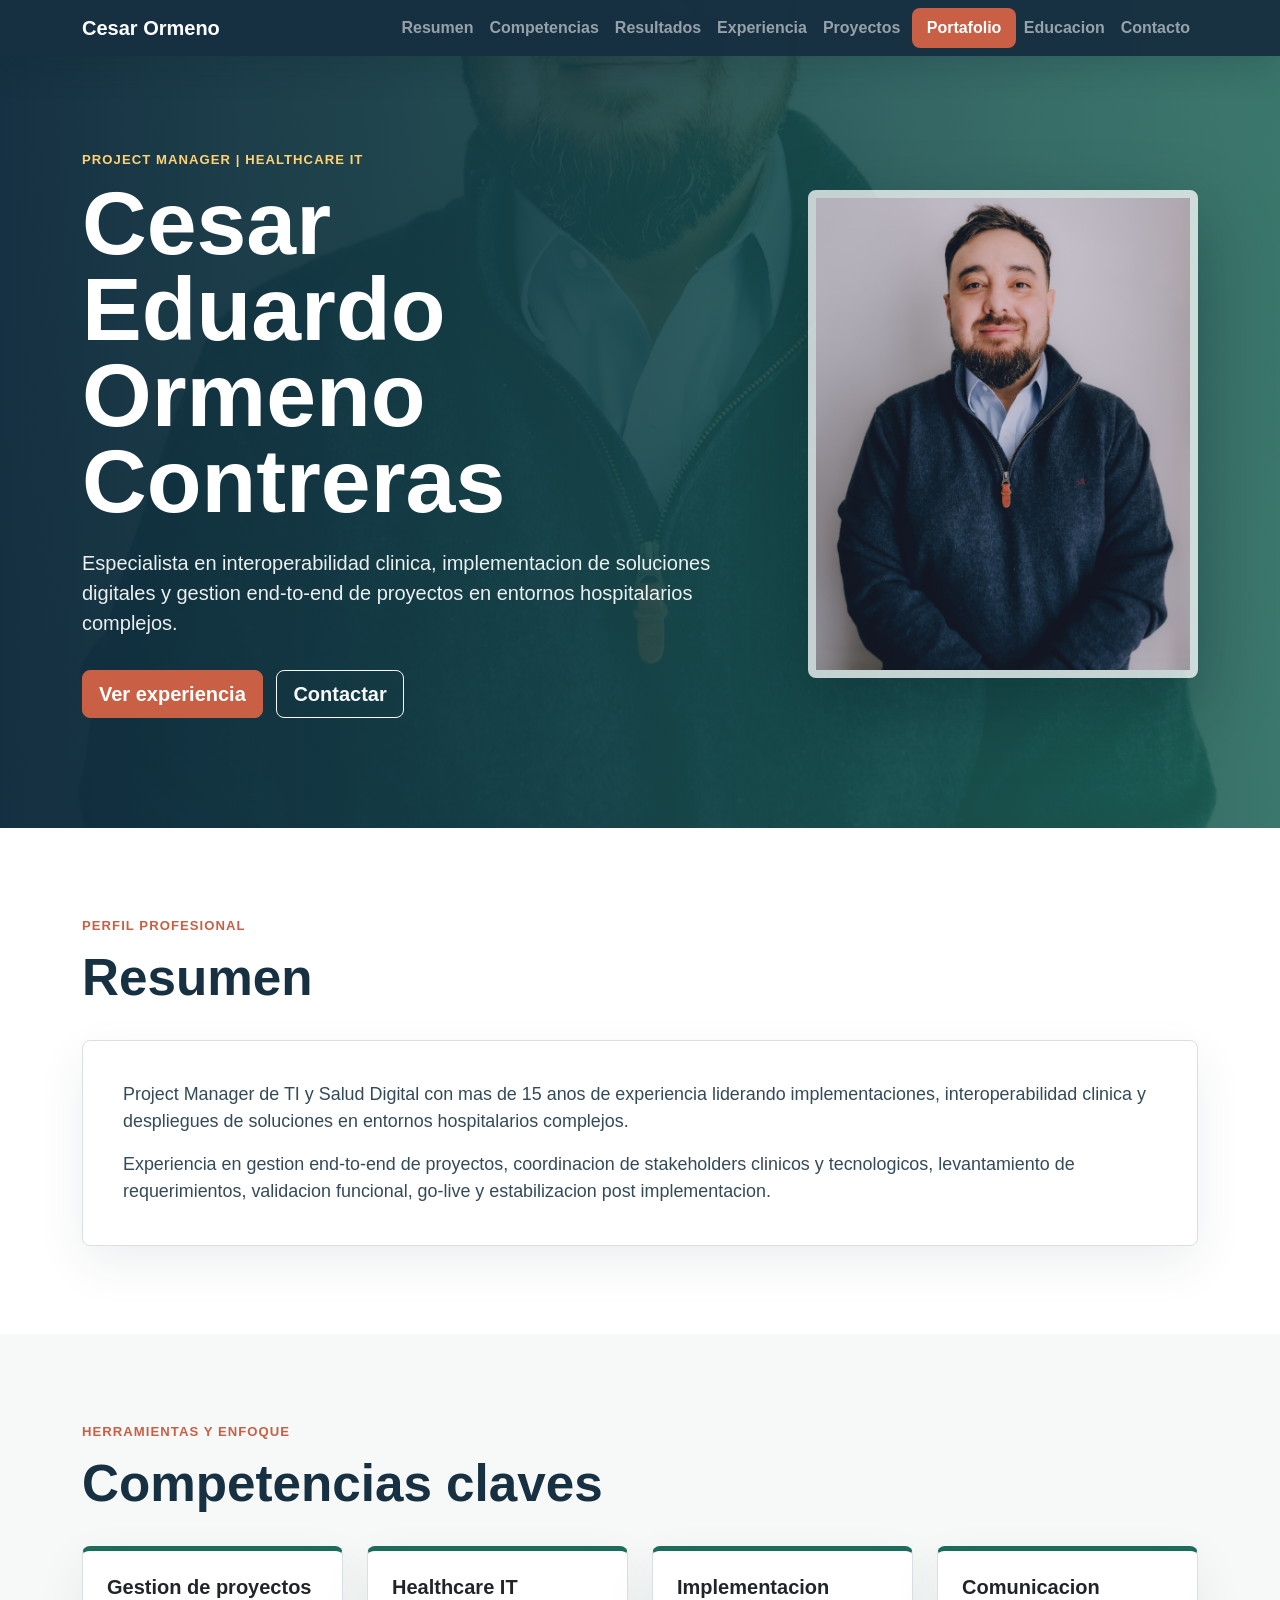
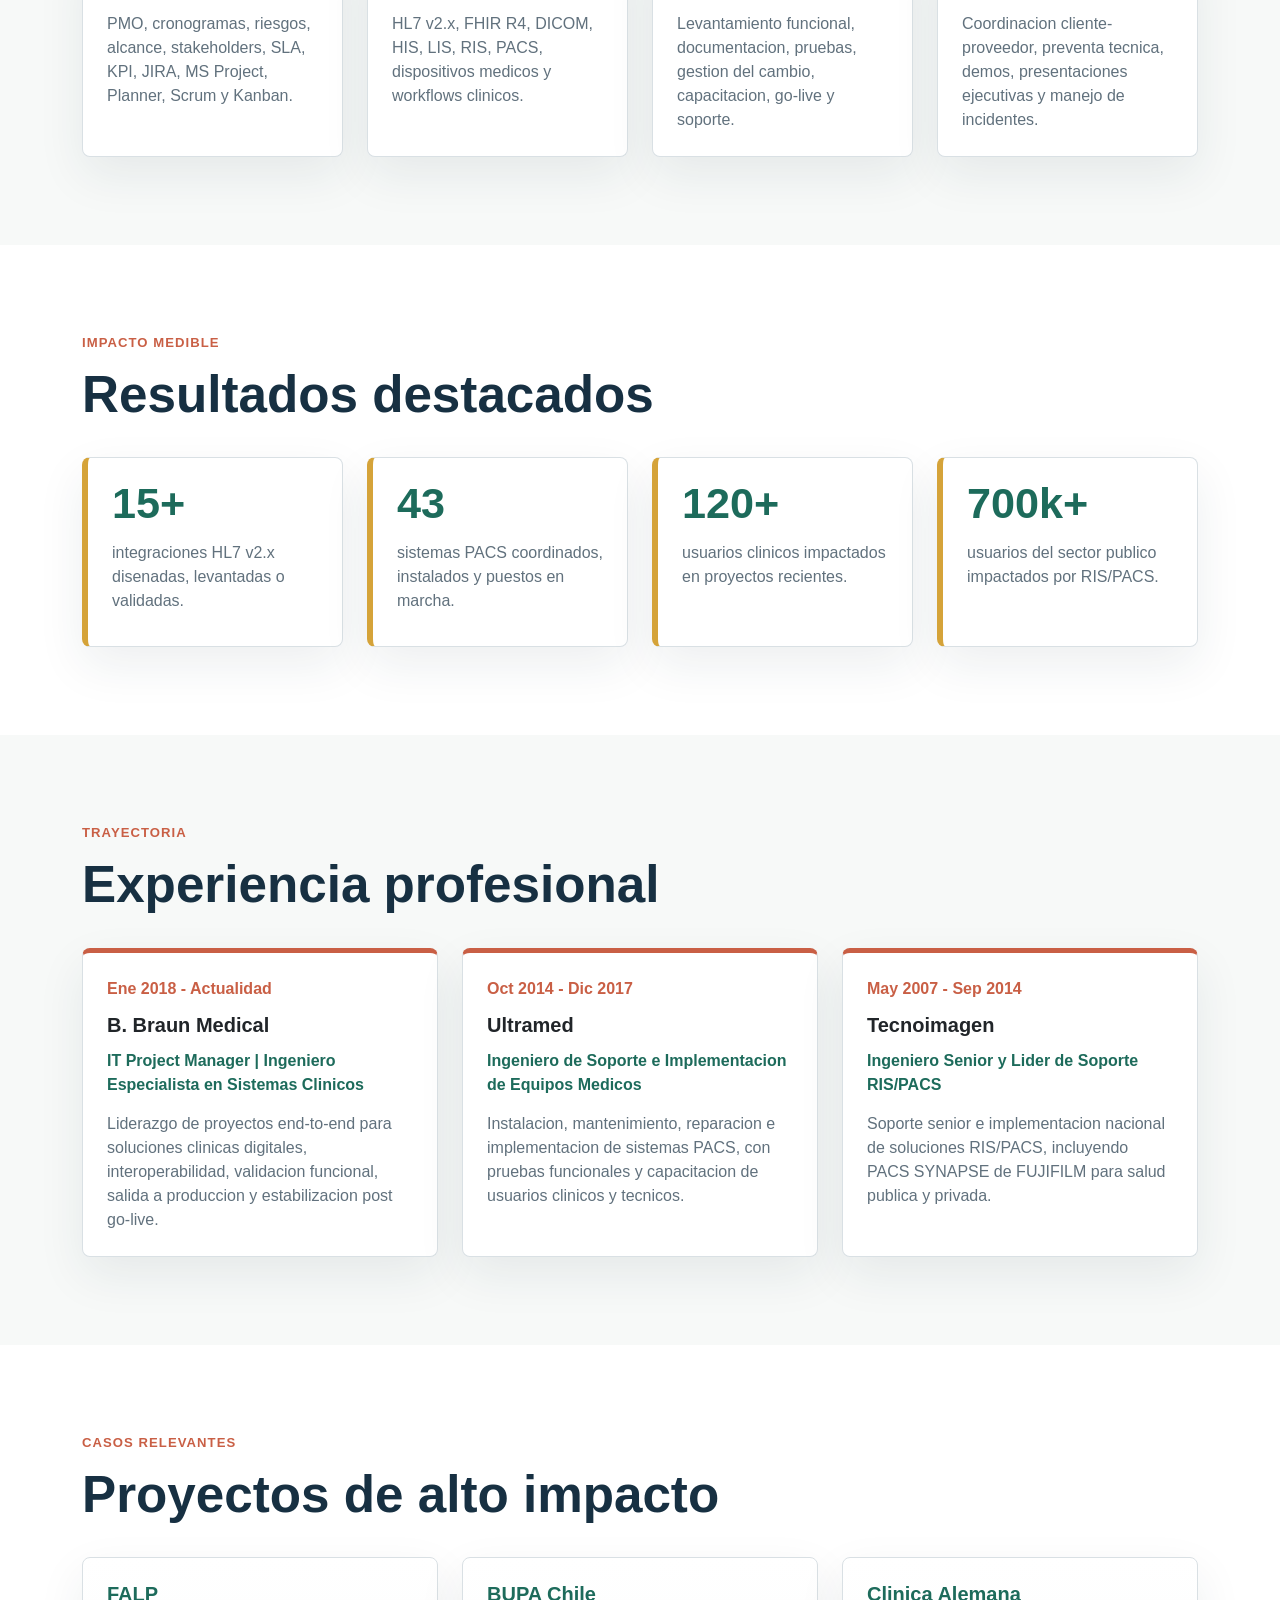
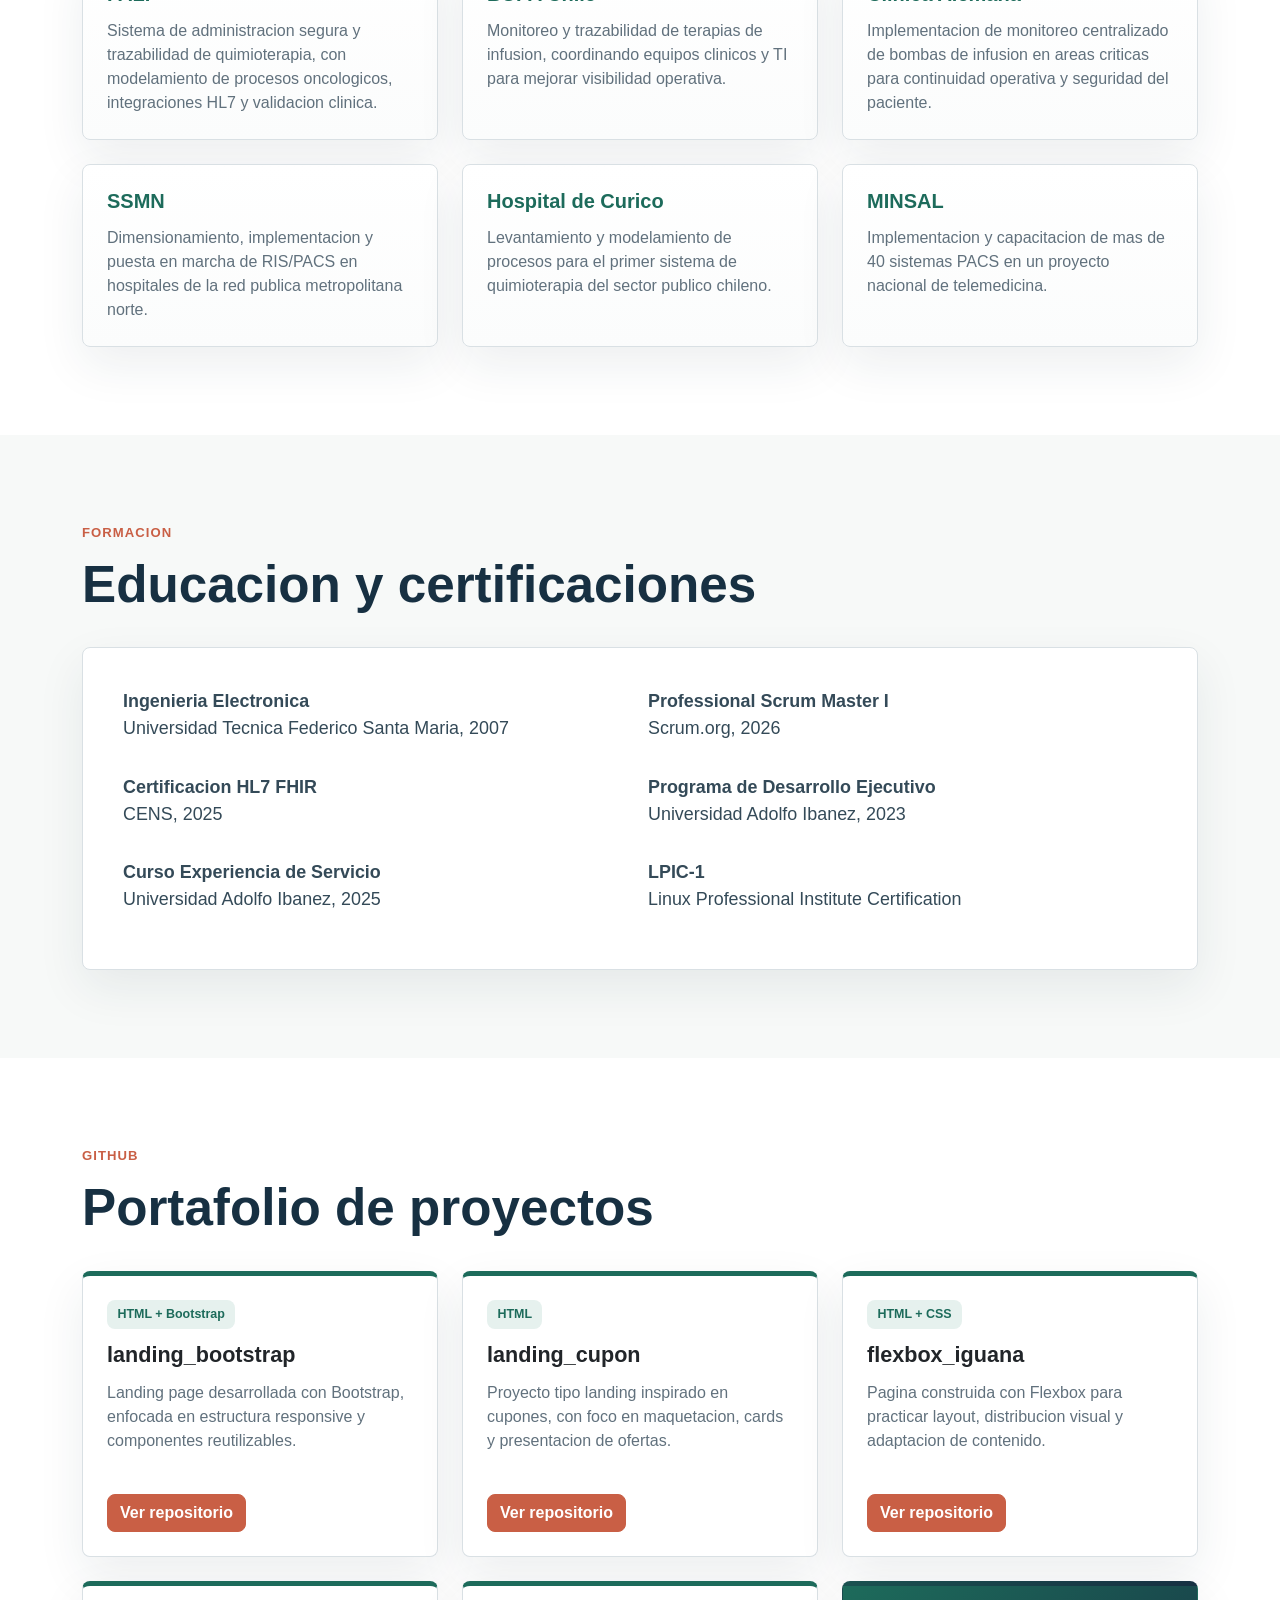
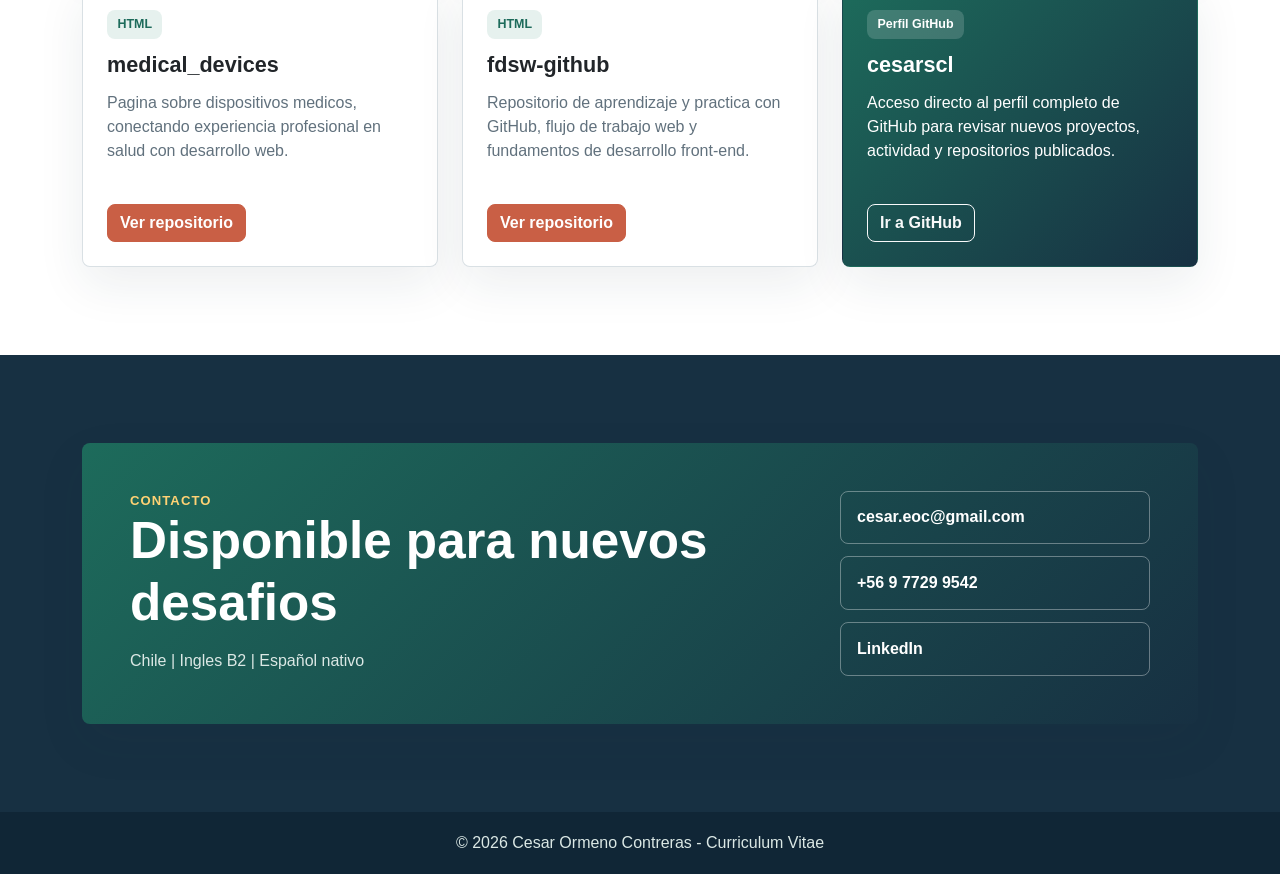
==== index.html @ bca69f0c "add: index.html, styles.css" ====
<!doctype html>
<html lang="es">
  <head>
    <meta charset="utf-8">
    <meta name="viewport" content="width=device-width, initial-scale=1">
    <meta name="description" content="Curriculum vitae de Cesar Eduardo Ormeno Contreras, Project Manager especializado en Healthcare IT e interoperabilidad clinica.">
    <title>CV | Cesar Ormeno</title>
    <link href="https://cdn.jsdelivr.net/npm/bootstrap@5.3.3/dist/css/bootstrap.min.css" rel="stylesheet">
    <link rel="stylesheet" href="styles.css">
  </head>
  <body>
    <nav class="navbar navbar-expand-lg navbar-dark fixed-top">
      <div class="container">
        <a class="navbar-brand fw-bold" href="#inicio">Cesar Ormeno</a>
        <button class="navbar-toggler" type="button" data-bs-toggle="collapse" data-bs-target="#menuPrincipal" aria-controls="menuPrincipal" aria-expanded="false" aria-label="Abrir menu">
          <span class="navbar-toggler-icon"></span>
        </button>
        <div class="collapse navbar-collapse" id="menuPrincipal">
          <ul class="navbar-nav ms-auto">
            <li class="nav-item"><a class="nav-link" href="#resumen">Resumen</a></li>
            <li class="nav-item"><a class="nav-link" href="#competencias">Competencias</a></li>
            <li class="nav-item"><a class="nav-link" href="#resultados">Resultados</a></li>
            <li class="nav-item"><a class="nav-link" href="#experiencia">Experiencia</a></li>
            <li class="nav-item"><a class="nav-link" href="#proyectos">Proyectos</a></li>
            <li class="nav-item"><a class="nav-link nav-portfolio" href="#portafolio">Portafolio</a></li>
            <li class="nav-item"><a class="nav-link" href="#educacion">Educacion</a></li>
            <li class="nav-item"><a class="nav-link" href="#contacto">Contacto</a></li>
          </ul>
        </div>
      </div>
    </nav>

    <header id="inicio" class="hero">
      <div class="container">
        <div class="row align-items-center g-5">
          <div class="col-lg-7">
            <p class="eyebrow">Project Manager | Healthcare IT</p>
            <h1>Cesar Eduardo Ormeno Contreras</h1>
            <p class="lead">Especialista en interoperabilidad clinica, implementacion de soluciones digitales y gestion end-to-end de proyectos en entornos hospitalarios complejos.</p>
            <div class="hero-actions">
              <a class="btn btn-primary btn-lg" href="#experiencia">Ver experiencia</a>
              <a class="btn btn-outline-light btn-lg" href="#contacto">Contactar</a>
            </div>
          </div>
          <div class="col-lg-5">
            <img class="profile-photo" src="assets/cesar-ormeno.jpg" alt="Retrato de Cesar Ormeno">
          </div>
        </div>
      </div>
    </header>

    <main>
      <section id="resumen" class="section">
        <div class="container">
          <div class="section-heading">
            <p class="eyebrow">Perfil profesional</p>
            <h2>Resumen</h2>
          </div>
          <div class="card feature-card">
            <div class="card-body">
              <p>Project Manager de TI y Salud Digital con mas de 15 anos de experiencia liderando implementaciones, interoperabilidad clinica y despliegues de soluciones en entornos hospitalarios complejos.</p>
              <p class="mb-0">Experiencia en gestion end-to-end de proyectos, coordinacion de stakeholders clinicos y tecnologicos, levantamiento de requerimientos, validacion funcional, go-live y estabilizacion post implementacion.</p>
            </div>
          </div>
        </div>
      </section>

      <section id="competencias" class="section section-muted">
        <div class="container">
          <div class="section-heading">
            <p class="eyebrow">Herramientas y enfoque</p>
            <h2>Competencias claves</h2>
          </div>
          <div class="row g-4">
            <div class="col-md-6 col-xl-3">
              <article class="card h-100 skill-card">
                <div class="card-body">
                  <h3>Gestion de proyectos</h3>
                  <p>PMO, cronogramas, riesgos, alcance, stakeholders, SLA, KPI, JIRA, MS Project, Planner, Scrum y Kanban.</p>
                </div>
              </article>
            </div>
            <div class="col-md-6 col-xl-3">
              <article class="card h-100 skill-card">
                <div class="card-body">
                  <h3>Healthcare IT</h3>
                  <p>HL7 v2.x, FHIR R4, DICOM, HIS, LIS, RIS, PACS, dispositivos medicos y workflows clinicos.</p>
                </div>
              </article>
            </div>
            <div class="col-md-6 col-xl-3">
              <article class="card h-100 skill-card">
                <div class="card-body">
                  <h3>Implementacion</h3>
                  <p>Levantamiento funcional, documentacion, pruebas, gestion del cambio, capacitacion, go-live y soporte.</p>
                </div>
              </article>
            </div>
            <div class="col-md-6 col-xl-3">
              <article class="card h-100 skill-card">
                <div class="card-body">
                  <h3>Comunicacion</h3>
                  <p>Coordinacion cliente-proveedor, preventa tecnica, demos, presentaciones ejecutivas y manejo de incidentes.</p>
                </div>
              </article>
            </div>
          </div>
        </div>
      </section>

      <section id="resultados" class="section">
        <div class="container">
          <div class="section-heading">
            <p class="eyebrow">Impacto medible</p>
            <h2>Resultados destacados</h2>
          </div>
          <div class="row g-4">
            <div class="col-sm-6 col-lg-3"><div class="card metric-card"><span>15+</span><p>integraciones HL7 v2.x disenadas, levantadas o validadas.</p></div></div>
            <div class="col-sm-6 col-lg-3"><div class="card metric-card"><span>43</span><p>sistemas PACS coordinados, instalados y puestos en marcha.</p></div></div>
            <div class="col-sm-6 col-lg-3"><div class="card metric-card"><span>120+</span><p>usuarios clinicos impactados en proyectos recientes.</p></div></div>
            <div class="col-sm-6 col-lg-3"><div class="card metric-card"><span>700k+</span><p>usuarios del sector publico impactados por RIS/PACS.</p></div></div>
          </div>
        </div>
      </section>

      <section id="experiencia" class="section section-muted">
        <div class="container">
          <div class="section-heading">
            <p class="eyebrow">Trayectoria</p>
            <h2>Experiencia profesional</h2>
          </div>
          <div class="row g-4">
            <div class="col-lg-4">
              <article class="card h-100 experience-card">
                <div class="card-body">
                  <p class="date">Ene 2018 - Actualidad</p>
                  <h3>B. Braun Medical</h3>
                  <h4>IT Project Manager | Ingeniero Especialista en Sistemas Clinicos</h4>
                  <p>Liderazgo de proyectos end-to-end para soluciones clinicas digitales, interoperabilidad, validacion funcional, salida a produccion y estabilizacion post go-live.</p>
                </div>
              </article>
            </div>
            <div class="col-lg-4">
              <article class="card h-100 experience-card">
                <div class="card-body">
                  <p class="date">Oct 2014 - Dic 2017</p>
                  <h3>Ultramed</h3>
                  <h4>Ingeniero de Soporte e Implementacion de Equipos Medicos</h4>
                  <p>Instalacion, mantenimiento, reparacion e implementacion de sistemas PACS, con pruebas funcionales y capacitacion de usuarios clinicos y tecnicos.</p>
                </div>
              </article>
            </div>
            <div class="col-lg-4">
              <article class="card h-100 experience-card">
                <div class="card-body">
                  <p class="date">May 2007 - Sep 2014</p>
                  <h3>Tecnoimagen</h3>
                  <h4>Ingeniero Senior y Lider de Soporte RIS/PACS</h4>
                  <p>Soporte senior e implementacion nacional de soluciones RIS/PACS, incluyendo PACS SYNAPSE de FUJIFILM para salud publica y privada.</p>
                </div>
              </article>
            </div>
          </div>
        </div>
      </section>

      <section id="proyectos" class="section">
        <div class="container">
          <div class="section-heading">
            <p class="eyebrow">Casos relevantes</p>
            <h2>Proyectos de alto impacto</h2>
          </div>
          <div class="row g-4">
            <div class="col-md-6 col-xl-4">
              <article class="card project-card h-100">
                <div class="card-body">
                  <h3>FALP</h3>
                  <p>Sistema de administracion segura y trazabilidad de quimioterapia, con modelamiento de procesos oncologicos, integraciones HL7 y validacion clinica.</p>
                </div>
              </article>
            </div>
            <div class="col-md-6 col-xl-4">
              <article class="card project-card h-100">
                <div class="card-body">
                  <h3>BUPA Chile</h3>
                  <p>Monitoreo y trazabilidad de terapias de infusion, coordinando equipos clinicos y TI para mejorar visibilidad operativa.</p>
                </div>
              </article>
            </div>
            <div class="col-md-6 col-xl-4">
              <article class="card project-card h-100">
                <div class="card-body">
                  <h3>Clinica Alemana</h3>
                  <p>Implementacion de monitoreo centralizado de bombas de infusion en areas criticas para continuidad operativa y seguridad del paciente.</p>
                </div>
              </article>
            </div>
            <div class="col-md-6 col-xl-4">
              <article class="card project-card h-100">
                <div class="card-body">
                  <h3>SSMN</h3>
                  <p>Dimensionamiento, implementacion y puesta en marcha de RIS/PACS en hospitales de la red publica metropolitana norte.</p>
                </div>
              </article>
            </div>
            <div class="col-md-6 col-xl-4">
              <article class="card project-card h-100">
                <div class="card-body">
                  <h3>Hospital de Curico</h3>
                  <p>Levantamiento y modelamiento de procesos para el primer sistema de quimioterapia del sector publico chileno.</p>
                </div>
              </article>
            </div>
            <div class="col-md-6 col-xl-4">
              <article class="card project-card h-100">
                <div class="card-body">
                  <h3>MINSAL</h3>
                  <p>Implementacion y capacitacion de mas de 40 sistemas PACS en un proyecto nacional de telemedicina.</p>
                </div>
              </article>
            </div>
          </div>
        </div>
      </section>

      <section id="educacion" class="section section-muted">
        <div class="container">
          <div class="section-heading">
            <p class="eyebrow">Formacion</p>
            <h2>Educacion y certificaciones</h2>
          </div>
          <div class="card feature-card">
            <div class="card-body">
              <div class="row g-3">
                <div class="col-md-6"><p><strong>Ingenieria Electronica</strong><br>Universidad Tecnica Federico Santa Maria, 2007</p></div>
                <div class="col-md-6"><p><strong>Professional Scrum Master I</strong><br>Scrum.org, 2026</p></div>
                <div class="col-md-6"><p><strong>Certificacion HL7 FHIR</strong><br>CENS, 2025</p></div>
                <div class="col-md-6"><p><strong>Programa de Desarrollo Ejecutivo</strong><br>Universidad Adolfo Ibanez, 2023</p></div>
                <div class="col-md-6"><p><strong>Curso Experiencia de Servicio</strong><br>Universidad Adolfo Ibanez, 2025</p></div>
                <div class="col-md-6"><p><strong>LPIC-1</strong><br>Linux Professional Institute Certification</p></div>
              </div>
            </div>
          </div>
        </div>
      </section>

      <section id="portafolio" class="section">
        <div class="container">
          <div class="section-heading">
            <p class="eyebrow">GitHub</p>
            <h2>Portafolio de proyectos</h2>
          </div>
          <div class="row g-4">
            <div class="col-md-6 col-xl-4">
              <article class="card portfolio-card h-100">
                <div class="card-body">
                  <span class="repo-language">HTML + Bootstrap</span>
                  <h3>landing_bootstrap</h3>
                  <p>Landing page desarrollada con Bootstrap, enfocada en estructura responsive y componentes reutilizables.</p>
                  <a class="btn btn-primary" href="https://github.com/cesarscl/landing_bootstrap" target="_blank" rel="noopener">Ver repositorio</a>
                </div>
              </article>
            </div>
            <div class="col-md-6 col-xl-4">
              <article class="card portfolio-card h-100">
                <div class="card-body">
                  <span class="repo-language">HTML</span>
                  <h3>landing_cupon</h3>
                  <p>Proyecto tipo landing inspirado en cupones, con foco en maquetacion, cards y presentacion de ofertas.</p>
                  <a class="btn btn-primary" href="https://github.com/cesarscl/landing_cupon" target="_blank" rel="noopener">Ver repositorio</a>
                </div>
              </article>
            </div>
            <div class="col-md-6 col-xl-4">
              <article class="card portfolio-card h-100">
                <div class="card-body">
                  <span class="repo-language">HTML + CSS</span>
                  <h3>flexbox_iguana</h3>
                  <p>Pagina construida con Flexbox para practicar layout, distribucion visual y adaptacion de contenido.</p>
                  <a class="btn btn-primary" href="https://github.com/cesarscl/flexbox_iguana" target="_blank" rel="noopener">Ver repositorio</a>
                </div>
              </article>
            </div>
            <div class="col-md-6 col-xl-4">
              <article class="card portfolio-card h-100">
                <div class="card-body">
                  <span class="repo-language">HTML</span>
                  <h3>medical_devices</h3>
                  <p>Pagina sobre dispositivos medicos, conectando experiencia profesional en salud con desarrollo web.</p>
                  <a class="btn btn-primary" href="https://github.com/cesarscl/medical_devices" target="_blank" rel="noopener">Ver repositorio</a>
                </div>
              </article>
            </div>
            <div class="col-md-6 col-xl-4">
              <article class="card portfolio-card h-100">
                <div class="card-body">
                  <span class="repo-language">HTML</span>
                  <h3>fdsw-github</h3>
                  <p>Repositorio de aprendizaje y practica con GitHub, flujo de trabajo web y fundamentos de desarrollo front-end.</p>
                  <a class="btn btn-primary" href="https://github.com/cesarscl/fdsw-github" target="_blank" rel="noopener">Ver repositorio</a>
                </div>
              </article>
            </div>
            <div class="col-md-6 col-xl-4">
              <article class="card portfolio-card portfolio-card-featured h-100">
                <div class="card-body">
                  <span class="repo-language">Perfil GitHub</span>
                  <h3>cesarscl</h3>
                  <p>Acceso directo al perfil completo de GitHub para revisar nuevos proyectos, actividad y repositorios publicados.</p>
                  <a class="btn btn-outline-light" href="https://github.com/cesarscl" target="_blank" rel="noopener">Ir a GitHub</a>
                </div>
              </article>
            </div>
          </div>
        </div>
      </section>

      <section id="contacto" class="section contact-section">
        <div class="container">
          <div class="card contact-card">
            <div class="card-body">
              <div>
                <p class="eyebrow">Contacto</p>
                <h2>Disponible para nuevos desafios</h2>
                <p>Chile | Ingles B2 | Español nativo</p>
              </div>
              <div class="contact-links">
                <a href="mailto:cesar.eoc@gmail.com">cesar.eoc@gmail.com</a>
                <a href="tel:+56977299542">+56 9 7729 9542</a>
                <a href="https://www.linkedin.com/in/cesar-ormeno-contreras-40868240" target="_blank" rel="noopener">LinkedIn</a>
              </div>
            </div>
          </div>
        </div>
      </section>
    </main>

    <footer>
      <div class="container">
        <p>© 2026 Cesar Ormeno Contreras - Curriculum Vitae</p>
      </div>
    </footer>

    <script src="https://cdn.jsdelivr.net/npm/bootstrap@5.3.3/dist/js/bootstrap.bundle.min.js"></script>
  </body>
</html>
---- styles.css ----
:root {
  --ink: #173042;
  --muted: #61717d;
  --line: #d9e0e4;
  --paper: #f7f9f8;
  --green: #1d6b5b;
  --coral: #c95f45;
  --gold: #d5a339;
}

html {
  scroll-behavior: smooth;
}

body {
  color: var(--ink);
  font-family: Arial, Helvetica, sans-serif;
  background: #ffffff;
}

section {
  scroll-margin-top: 86px;
}

.navbar {
  background: rgba(23, 48, 66, 0.97);
  box-shadow: 0 12px 32px rgba(11, 31, 45, 0.18);
}

.navbar-brand {
  letter-spacing: 0;
}

.nav-link {
  font-weight: 600;
}

.nav-portfolio {
  color: #ffffff !important;
  background: var(--coral);
  border-radius: 8px;
  padding-inline: 0.9rem !important;
  margin-left: 0.25rem;
}

.nav-portfolio:hover {
  background: #b24f38;
}

.hero {
  min-height: 92vh;
  display: flex;
  align-items: center;
  padding: 110px 0 70px;
  color: #ffffff;
  background:
    linear-gradient(90deg, rgba(16, 44, 62, 0.96), rgba(29, 107, 91, 0.78)),
    url("assets/cesar-ormeno.jpg") center right / cover;
}

.hero h1 {
  max-width: 760px;
  font-size: clamp(2.6rem, 7vw, 5.8rem);
  line-height: 0.96;
  font-weight: 800;
  margin-bottom: 1.5rem;
}

.hero .lead {
  max-width: 690px;
  color: #e9f0ef;
  font-size: 1.25rem;
}

.hero-actions {
  display: flex;
  gap: 0.85rem;
  flex-wrap: wrap;
  margin-top: 2rem;
}

.btn {
  border-radius: 8px;
  font-weight: 700;
}

.btn-primary {
  background: var(--coral);
  border-color: var(--coral);
}

.btn-primary:hover {
  background: #b24f38;
  border-color: #b24f38;
}

.btn-outline-light:hover {
  color: var(--ink);
}

.profile-photo {
  width: min(100%, 390px);
  aspect-ratio: 4 / 5;
  object-fit: cover;
  object-position: center top;
  border-radius: 8px;
  border: 8px solid rgba(255, 255, 255, 0.75);
  box-shadow: 0 28px 70px rgba(6, 23, 35, 0.35);
  display: block;
  margin-left: auto;
}

.section {
  padding: 88px 0;
}

.section-muted {
  background: var(--paper);
}

.section-heading {
  max-width: 760px;
  margin-bottom: 2rem;
}

.eyebrow {
  color: var(--coral);
  font-size: 0.82rem;
  font-weight: 800;
  letter-spacing: 0.08em;
  text-transform: uppercase;
  margin-bottom: 0.7rem;
}

.hero .eyebrow,
.contact-card .eyebrow {
  color: #ffd274;
}

h2 {
  font-size: clamp(2rem, 4vw, 3.2rem);
  font-weight: 800;
  margin: 0;
}

.card {
  border: 1px solid var(--line);
  border-radius: 8px;
  box-shadow: 0 18px 48px rgba(23, 48, 66, 0.08);
}

.feature-card .card-body {
  padding: clamp(1.4rem, 4vw, 2.5rem);
  font-size: 1.12rem;
  color: #344a58;
}

.skill-card h3,
.experience-card h3,
.project-card h3 {
  font-size: 1.25rem;
  font-weight: 800;
  margin-bottom: 0.8rem;
}

.skill-card .card-body,
.experience-card .card-body,
.project-card .card-body {
  padding: 1.5rem;
}

.skill-card {
  border-top: 5px solid var(--green);
}

.skill-card p,
.experience-card p,
.project-card p {
  color: var(--muted);
  margin-bottom: 0;
}

.metric-card {
  min-height: 190px;
  padding: 1.5rem;
  border-left: 6px solid var(--gold);
}

.metric-card span {
  color: var(--green);
  display: block;
  font-size: 2.7rem;
  font-weight: 800;
  line-height: 1;
  margin-bottom: 1rem;
}

.metric-card p {
  color: var(--muted);
  margin: 0;
}

.experience-card {
  border-top: 5px solid var(--coral);
}

.experience-card h4 {
  color: var(--green);
  font-size: 1rem;
  font-weight: 800;
  line-height: 1.45;
  margin-bottom: 1rem;
}

.date {
  color: var(--coral) !important;
  font-weight: 800;
  margin-bottom: 0.75rem !important;
}

.project-card {
  background: linear-gradient(180deg, #ffffff, #fbfcfc);
}

.project-card h3 {
  color: var(--green);
}

.portfolio-card {
  overflow: hidden;
  border-top: 5px solid var(--green);
}

.portfolio-card .card-body {
  min-height: 280px;
  display: flex;
  flex-direction: column;
  align-items: flex-start;
  padding: 1.5rem;
}

.portfolio-card h3 {
  font-size: 1.35rem;
  font-weight: 800;
  margin: 0.8rem 0;
}

.portfolio-card p {
  color: var(--muted);
  flex: 1;
  margin-bottom: 1.3rem;
}

.repo-language {
  color: var(--green);
  background: #e6f1ee;
  border-radius: 8px;
  display: inline-flex;
  font-size: 0.78rem;
  font-weight: 800;
  padding: 0.35rem 0.65rem;
}

.portfolio-card-featured {
  color: #ffffff;
  background: linear-gradient(135deg, var(--green), var(--ink));
  border-color: transparent;
}

.portfolio-card-featured p,
.portfolio-card-featured .repo-language {
  color: #ffffff;
}

.portfolio-card-featured .repo-language {
  background: rgba(255, 255, 255, 0.16);
}

.contact-section {
  background: var(--ink);
}

.contact-card {
  color: #ffffff;
  background: linear-gradient(135deg, var(--green), #173042);
  border: 0;
}

.contact-card .card-body {
  display: flex;
  justify-content: space-between;
  gap: 2rem;
  padding: clamp(1.5rem, 4vw, 3rem);
}

.contact-card h2 {
  margin-bottom: 1rem;
}

.contact-card p {
  color: #dbe8e5;
  margin-bottom: 0;
}

.contact-links {
  display: flex;
  flex-direction: column;
  justify-content: center;
  gap: 0.8rem;
  min-width: min(100%, 310px);
}

.contact-links a {
  color: #ffffff;
  border: 1px solid rgba(255, 255, 255, 0.35);
  border-radius: 8px;
  padding: 0.85rem 1rem;
  text-decoration: none;
  font-weight: 700;
}

.contact-links a:hover {
  background: rgba(255, 255, 255, 0.12);
}

footer {
  color: #dbe8e5;
  background: #102636;
  padding: 1.2rem 0;
  text-align: center;
}

footer p {
  margin: 0;
}

@media (max-width: 991px) {
  .hero {
    min-height: auto;
    text-align: center;
  }

  .hero .lead {
    margin-inline: auto;
  }

  .hero-actions {
    justify-content: center;
  }

  .profile-photo {
    margin: 0 auto;
  }

  .contact-card .card-body {
    flex-direction: column;
  }

  .nav-portfolio {
    display: inline-block;
    margin: 0.4rem 0 0;
  }
}

@media (max-width: 575px) {
  .section {
    padding: 64px 0;
  }

  .hero {
    padding-top: 96px;
  }

  .btn-lg {
    width: 100%;
  }
}
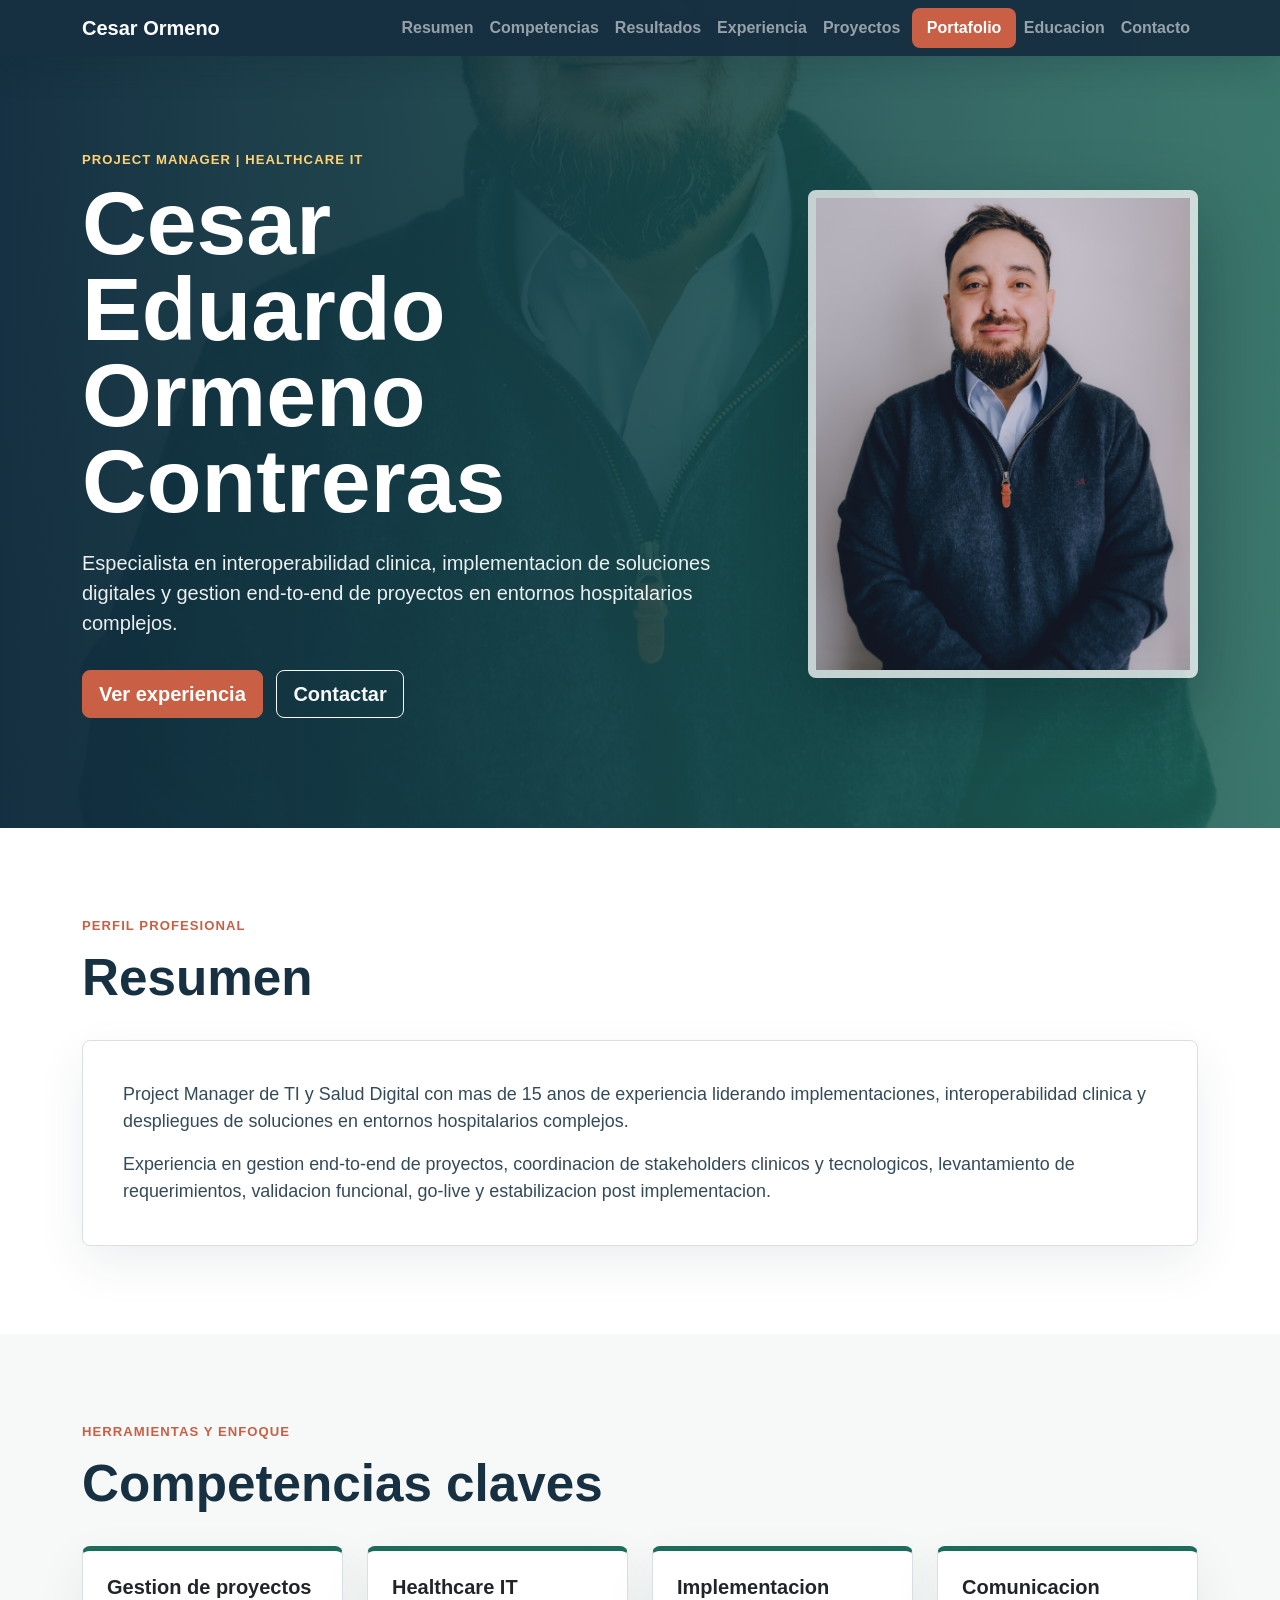
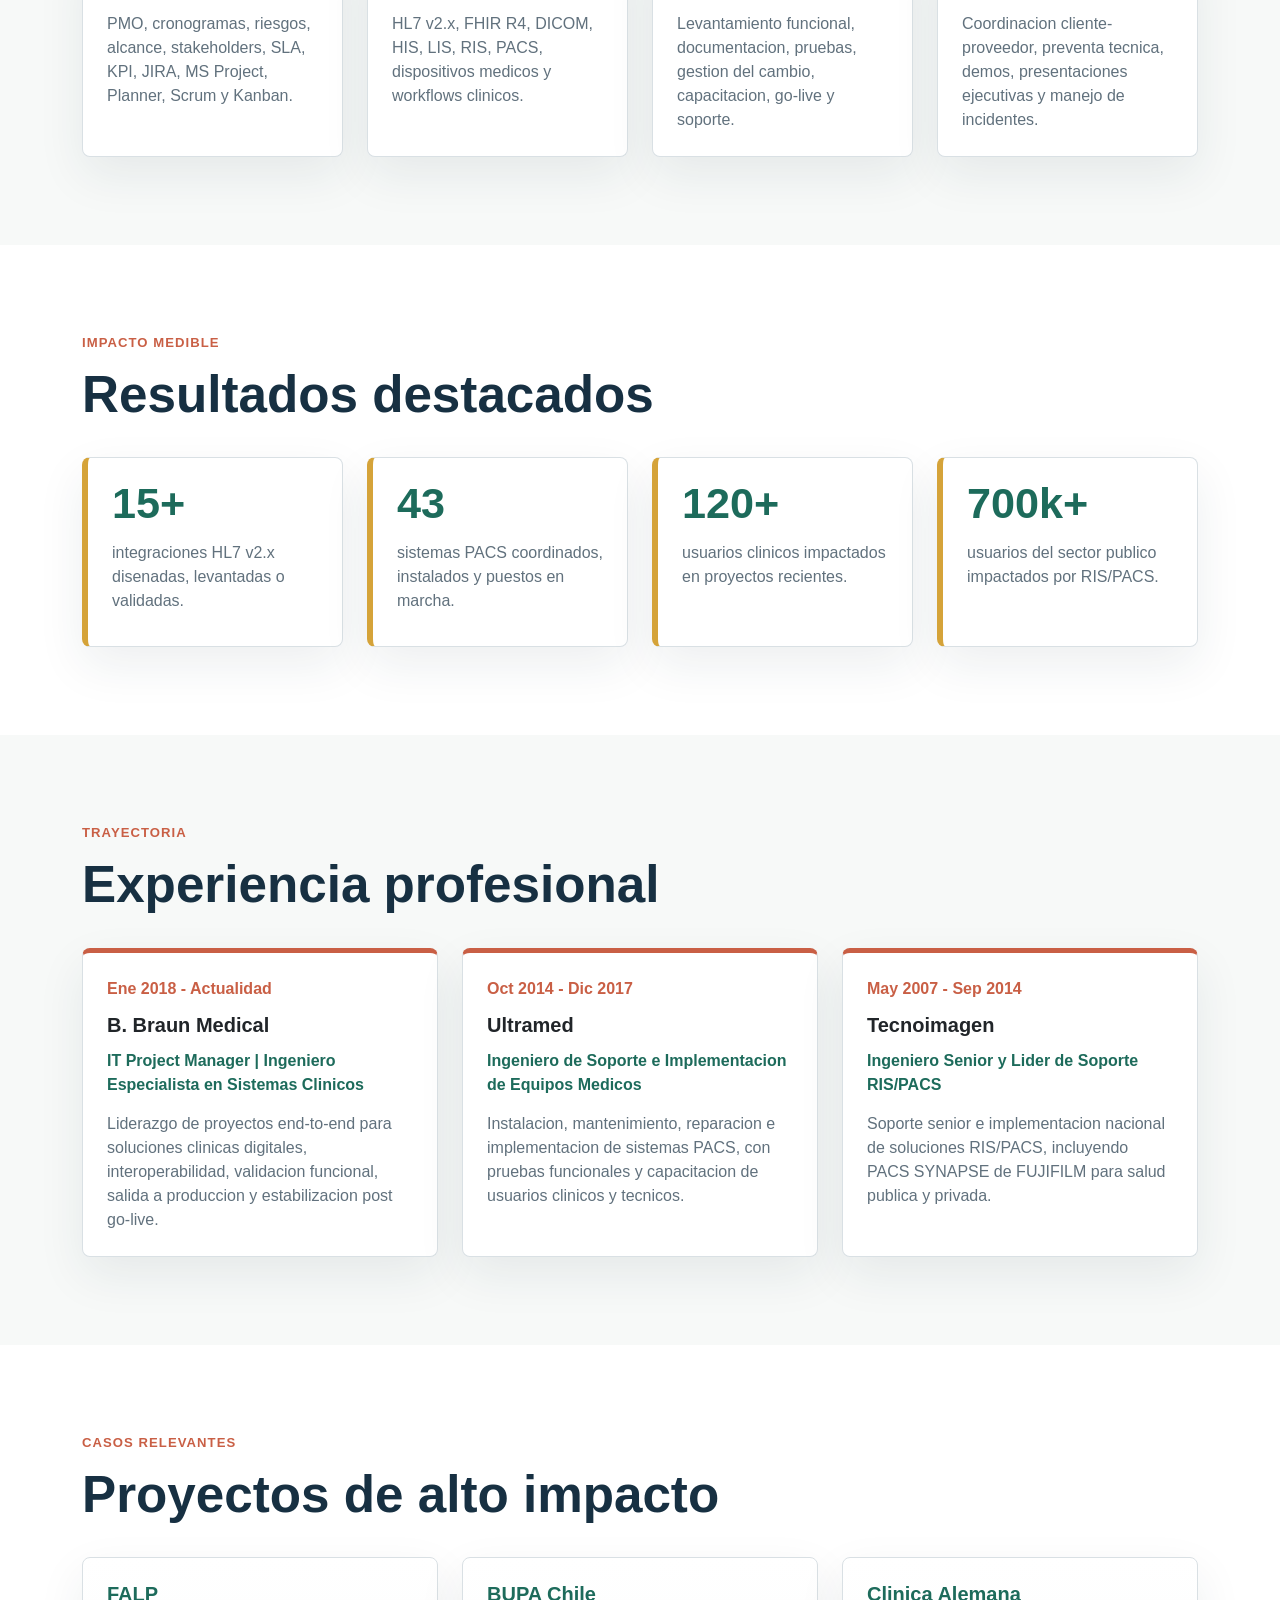
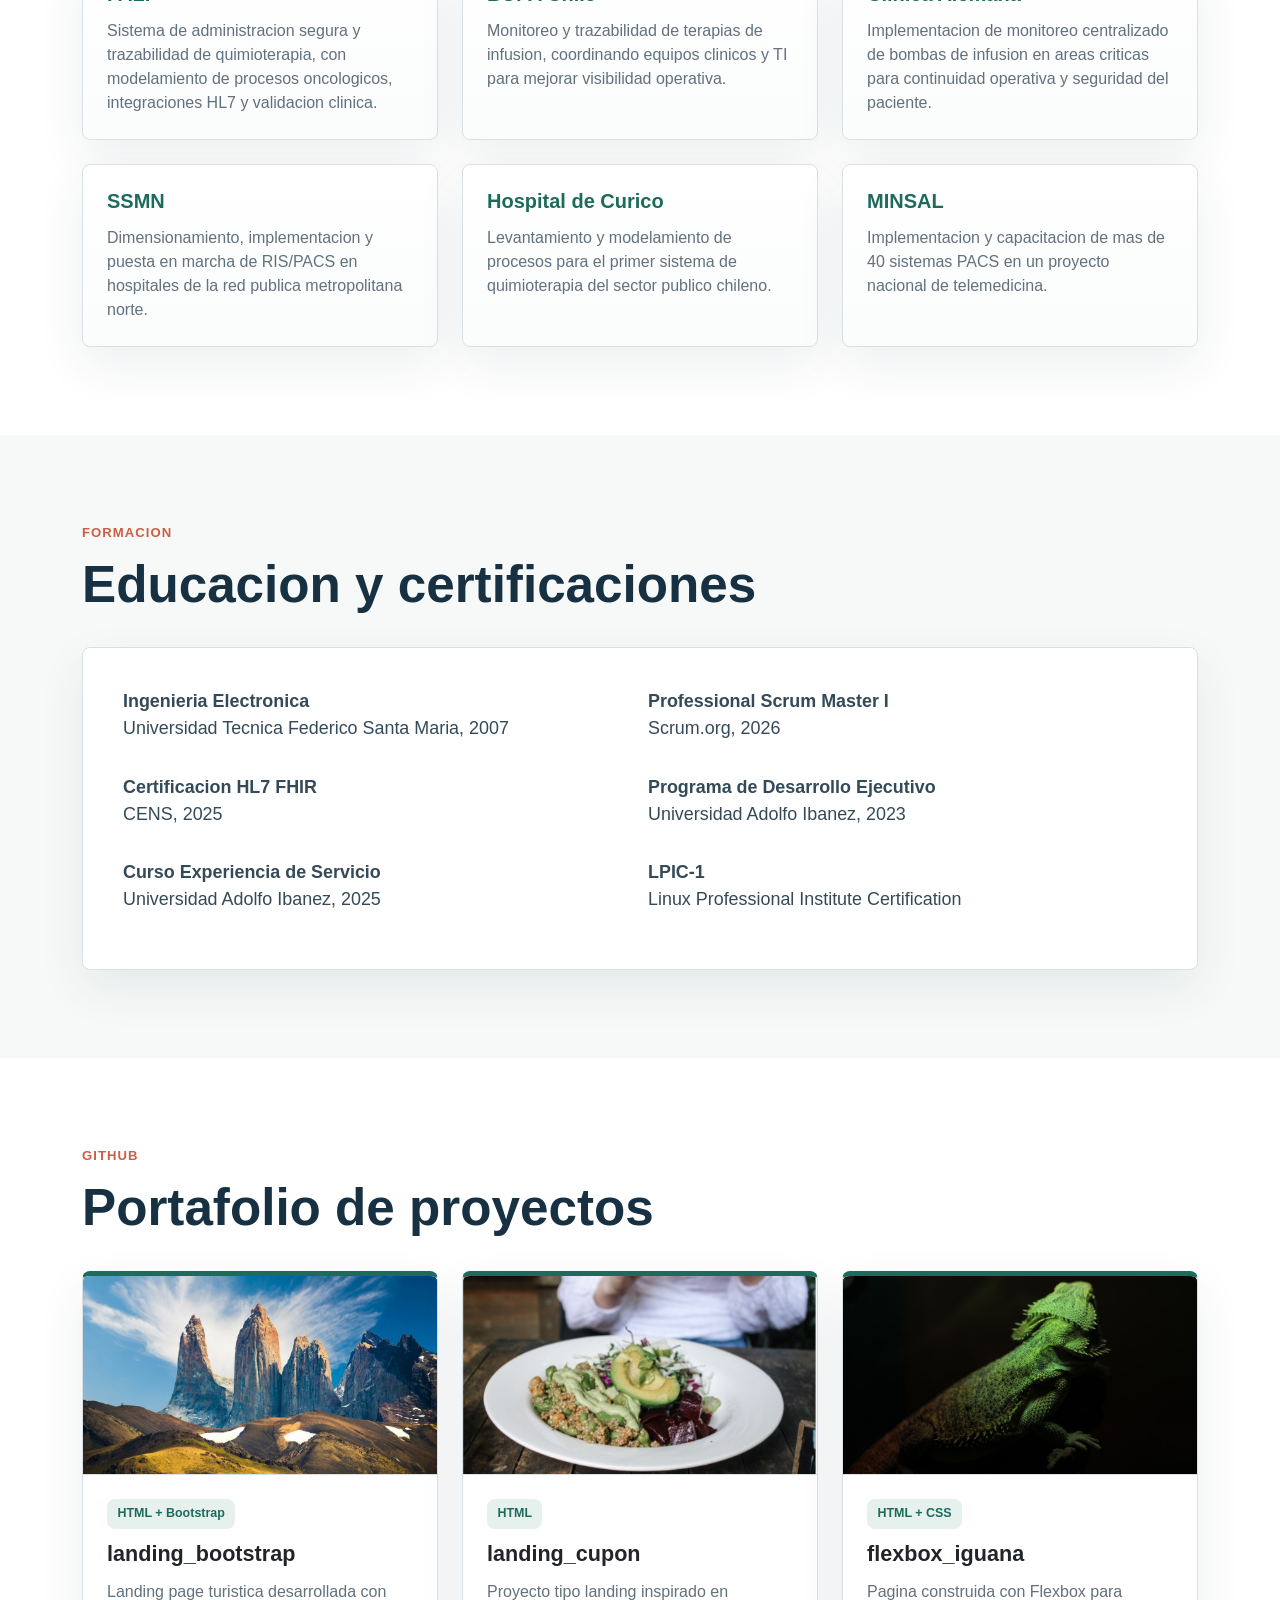
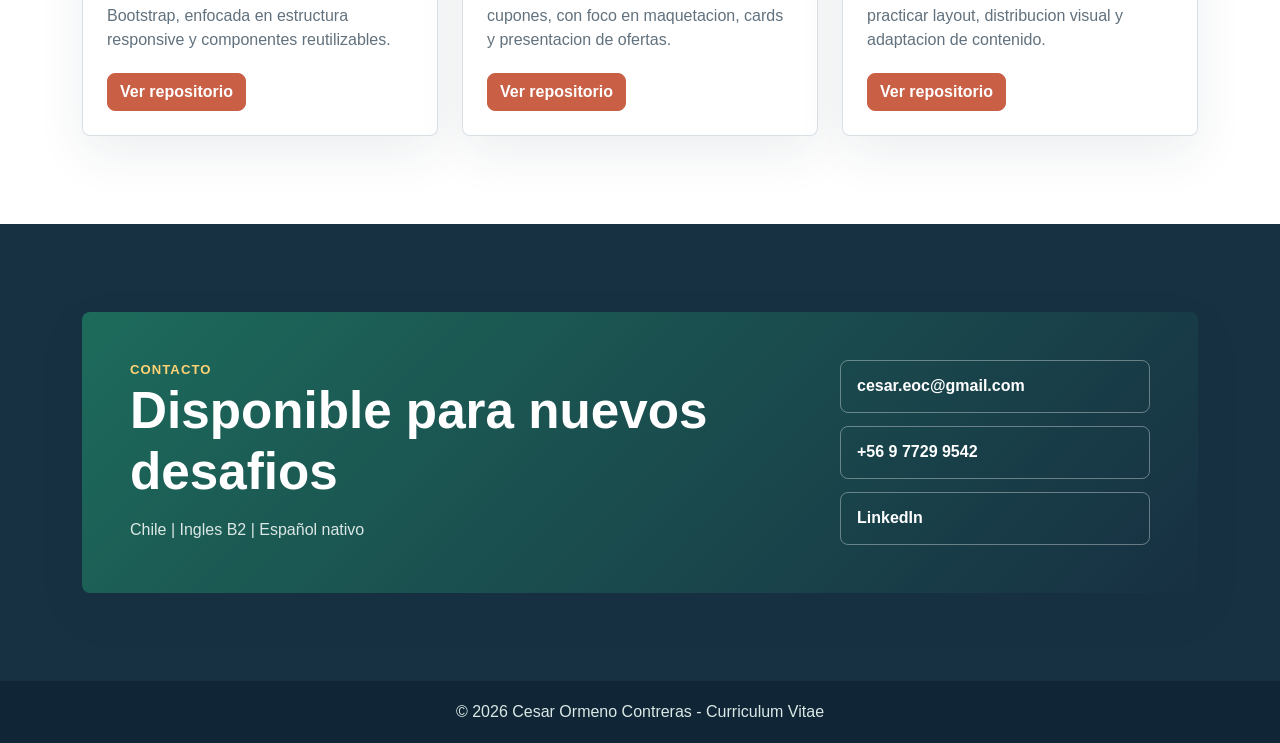
==== commit 2a780152: "add: readme.md" ====
--- a/index.html
+++ b/index.html
@@ -6,7 +6,7 @@
     <meta name="description" content="Curriculum vitae de Cesar Eduardo Ormeno Contreras, Project Manager especializado en Healthcare IT e interoperabilidad clinica.">
     <title>CV | Cesar Ormeno</title>
     <link href="https://cdn.jsdelivr.net/npm/bootstrap@5.3.3/dist/css/bootstrap.min.css" rel="stylesheet">
-    <link rel="stylesheet" href="styles.css">
+    <link rel="stylesheet" href="assets/css/styles.css">
   </head>
   <body>
     <nav class="navbar navbar-expand-lg navbar-dark fixed-top">
@@ -43,7 +43,7 @@
             </div>
           </div>
           <div class="col-lg-5">
-            <img class="profile-photo" src="assets/cesar-ormeno.jpg" alt="Retrato de Cesar Ormeno">
+            <img class="profile-photo" src="assets/img/cesar-ormeno.jpg" alt="Retrato de Cesar Ormeno">
           </div>
         </div>
       </div>
@@ -250,19 +250,21 @@
             <p class="eyebrow">GitHub</p>
             <h2>Portafolio de proyectos</h2>
           </div>
-          <div class="row g-4">
+          <div class="row g-4 justify-content-center">
             <div class="col-md-6 col-xl-4">
               <article class="card portfolio-card h-100">
+                <img src="assets/img/landing-bootstrap.jpg" class="card-img-top portfolio-image" alt="Vista referencial de Torres del Paine para landing_bootstrap">
                 <div class="card-body">
                   <span class="repo-language">HTML + Bootstrap</span>
                   <h3>landing_bootstrap</h3>
-                  <p>Landing page desarrollada con Bootstrap, enfocada en estructura responsive y componentes reutilizables.</p>
+                  <p>Landing page turistica desarrollada con Bootstrap, enfocada en estructura responsive y componentes reutilizables.</p>
                   <a class="btn btn-primary" href="https://github.com/cesarscl/landing_bootstrap" target="_blank" rel="noopener">Ver repositorio</a>
                 </div>
               </article>
             </div>
             <div class="col-md-6 col-xl-4">
               <article class="card portfolio-card h-100">
+                <img src="assets/img/landing-cupon.jpg" class="card-img-top portfolio-image" alt="Vista referencial de plato para landing_cupon">
                 <div class="card-body">
                   <span class="repo-language">HTML</span>
                   <h3>landing_cupon</h3>
@@ -273,41 +275,12 @@
             </div>
             <div class="col-md-6 col-xl-4">
               <article class="card portfolio-card h-100">
+                <img src="assets/img/flexbox-iguana.jpg" class="card-img-top portfolio-image" alt="Vista referencial de iguana para flexbox_iguana">
                 <div class="card-body">
                   <span class="repo-language">HTML + CSS</span>
                   <h3>flexbox_iguana</h3>
                   <p>Pagina construida con Flexbox para practicar layout, distribucion visual y adaptacion de contenido.</p>
                   <a class="btn btn-primary" href="https://github.com/cesarscl/flexbox_iguana" target="_blank" rel="noopener">Ver repositorio</a>
-                </div>
-              </article>
-            </div>
-            <div class="col-md-6 col-xl-4">
-              <article class="card portfolio-card h-100">
-                <div class="card-body">
-                  <span class="repo-language">HTML</span>
-                  <h3>medical_devices</h3>
-                  <p>Pagina sobre dispositivos medicos, conectando experiencia profesional en salud con desarrollo web.</p>
-                  <a class="btn btn-primary" href="https://github.com/cesarscl/medical_devices" target="_blank" rel="noopener">Ver repositorio</a>
-                </div>
-              </article>
-            </div>
-            <div class="col-md-6 col-xl-4">
-              <article class="card portfolio-card h-100">
-                <div class="card-body">
-                  <span class="repo-language">HTML</span>
-                  <h3>fdsw-github</h3>
-                  <p>Repositorio de aprendizaje y practica con GitHub, flujo de trabajo web y fundamentos de desarrollo front-end.</p>
-                  <a class="btn btn-primary" href="https://github.com/cesarscl/fdsw-github" target="_blank" rel="noopener">Ver repositorio</a>
-                </div>
-              </article>
-            </div>
-            <div class="col-md-6 col-xl-4">
-              <article class="card portfolio-card portfolio-card-featured h-100">
-                <div class="card-body">
-                  <span class="repo-language">Perfil GitHub</span>
-                  <h3>cesarscl</h3>
-                  <p>Acceso directo al perfil completo de GitHub para revisar nuevos proyectos, actividad y repositorios publicados.</p>
-                  <a class="btn btn-outline-light" href="https://github.com/cesarscl" target="_blank" rel="noopener">Ir a GitHub</a>
                 </div>
               </article>
             </div>
--- a/assets/css/styles.css
+++ b/assets/css/styles.css
@@ -0,0 +1,389 @@
+:root {
+  --ink: #173042;
+  --muted: #61717d;
+  --line: #d9e0e4;
+  --paper: #f7f9f8;
+  --green: #1d6b5b;
+  --coral: #c95f45;
+  --gold: #d5a339;
+}
+
+html {
+  scroll-behavior: smooth;
+}
+
+body {
+  color: var(--ink);
+  font-family: Arial, Helvetica, sans-serif;
+  background: #ffffff;
+}
+
+section {
+  scroll-margin-top: 86px;
+}
+
+.navbar {
+  background: rgba(23, 48, 66, 0.97);
+  box-shadow: 0 12px 32px rgba(11, 31, 45, 0.18);
+}
+
+.navbar-brand {
+  letter-spacing: 0;
+}
+
+.nav-link {
+  font-weight: 600;
+}
+
+.nav-portfolio {
+  color: #ffffff !important;
+  background: var(--coral);
+  border-radius: 8px;
+  padding-inline: 0.9rem !important;
+  margin-left: 0.25rem;
+}
+
+.nav-portfolio:hover {
+  background: #b24f38;
+}
+
+.hero {
+  min-height: 92vh;
+  display: flex;
+  align-items: center;
+  padding: 110px 0 70px;
+  color: #ffffff;
+  background:
+    linear-gradient(90deg, rgba(16, 44, 62, 0.96), rgba(29, 107, 91, 0.78)),
+    url("../img/cesar-ormeno.jpg") center right / cover;
+}
+
+.hero h1 {
+  max-width: 760px;
+  font-size: clamp(2.6rem, 7vw, 5.8rem);
+  line-height: 0.96;
+  font-weight: 800;
+  margin-bottom: 1.5rem;
+}
+
+.hero .lead {
+  max-width: 690px;
+  color: #e9f0ef;
+  font-size: 1.25rem;
+}
+
+.hero-actions {
+  display: flex;
+  gap: 0.85rem;
+  flex-wrap: wrap;
+  margin-top: 2rem;
+}
+
+.btn {
+  border-radius: 8px;
+  font-weight: 700;
+}
+
+.btn-primary {
+  background: var(--coral);
+  border-color: var(--coral);
+}
+
+.btn-primary:hover {
+  background: #b24f38;
+  border-color: #b24f38;
+}
+
+.btn-outline-light:hover {
+  color: var(--ink);
+}
+
+.profile-photo {
+  width: min(100%, 390px);
+  aspect-ratio: 4 / 5;
+  object-fit: cover;
+  object-position: center top;
+  border-radius: 8px;
+  border: 8px solid rgba(255, 255, 255, 0.75);
+  box-shadow: 0 28px 70px rgba(6, 23, 35, 0.35);
+  display: block;
+  margin-left: auto;
+}
+
+.section {
+  padding: 88px 0;
+}
+
+.section-muted {
+  background: var(--paper);
+}
+
+.section-heading {
+  max-width: 760px;
+  margin-bottom: 2rem;
+}
+
+.eyebrow {
+  color: var(--coral);
+  font-size: 0.82rem;
+  font-weight: 800;
+  letter-spacing: 0.08em;
+  text-transform: uppercase;
+  margin-bottom: 0.7rem;
+}
+
+.hero .eyebrow,
+.contact-card .eyebrow {
+  color: #ffd274;
+}
+
+h2 {
+  font-size: clamp(2rem, 4vw, 3.2rem);
+  font-weight: 800;
+  margin: 0;
+}
+
+.card {
+  border: 1px solid var(--line);
+  border-radius: 8px;
+  box-shadow: 0 18px 48px rgba(23, 48, 66, 0.08);
+}
+
+.feature-card .card-body {
+  padding: clamp(1.4rem, 4vw, 2.5rem);
+  font-size: 1.12rem;
+  color: #344a58;
+}
+
+.skill-card h3,
+.experience-card h3,
+.project-card h3 {
+  font-size: 1.25rem;
+  font-weight: 800;
+  margin-bottom: 0.8rem;
+}
+
+.skill-card .card-body,
+.experience-card .card-body,
+.project-card .card-body {
+  padding: 1.5rem;
+}
+
+.skill-card {
+  border-top: 5px solid var(--green);
+}
+
+.skill-card p,
+.experience-card p,
+.project-card p {
+  color: var(--muted);
+  margin-bottom: 0;
+}
+
+.metric-card {
+  min-height: 190px;
+  padding: 1.5rem;
+  border-left: 6px solid var(--gold);
+}
+
+.metric-card span {
+  color: var(--green);
+  display: block;
+  font-size: 2.7rem;
+  font-weight: 800;
+  line-height: 1;
+  margin-bottom: 1rem;
+}
+
+.metric-card p {
+  color: var(--muted);
+  margin: 0;
+}
+
+.experience-card {
+  border-top: 5px solid var(--coral);
+}
+
+.experience-card h4 {
+  color: var(--green);
+  font-size: 1rem;
+  font-weight: 800;
+  line-height: 1.45;
+  margin-bottom: 1rem;
+}
+
+.date {
+  color: var(--coral) !important;
+  font-weight: 800;
+  margin-bottom: 0.75rem !important;
+}
+
+.project-card {
+  background: linear-gradient(180deg, #ffffff, #fbfcfc);
+}
+
+.project-card h3 {
+  color: var(--green);
+}
+
+.portfolio-card {
+  overflow: hidden;
+  border-top: 5px solid var(--green);
+}
+
+.portfolio-image {
+  width: 100%;
+  aspect-ratio: 16 / 9;
+  object-fit: cover;
+  background: #e6f1ee;
+  border-bottom: 1px solid var(--line);
+}
+
+.portfolio-avatar {
+  object-position: center;
+}
+
+.portfolio-card .card-body {
+  min-height: 260px;
+  display: flex;
+  flex-direction: column;
+  align-items: flex-start;
+  padding: 1.5rem;
+}
+
+.portfolio-card h3 {
+  font-size: 1.35rem;
+  font-weight: 800;
+  margin: 0.8rem 0;
+}
+
+.portfolio-card p {
+  color: var(--muted);
+  flex: 1;
+  margin-bottom: 1.3rem;
+}
+
+.repo-language {
+  color: var(--green);
+  background: #e6f1ee;
+  border-radius: 8px;
+  display: inline-flex;
+  font-size: 0.78rem;
+  font-weight: 800;
+  padding: 0.35rem 0.65rem;
+}
+
+.portfolio-card-featured {
+  color: #ffffff;
+  background: linear-gradient(135deg, var(--green), var(--ink));
+  border-color: transparent;
+}
+
+.portfolio-card-featured p,
+.portfolio-card-featured .repo-language {
+  color: #ffffff;
+}
+
+.portfolio-card-featured .repo-language {
+  background: rgba(255, 255, 255, 0.16);
+}
+
+.contact-section {
+  background: var(--ink);
+}
+
+.contact-card {
+  color: #ffffff;
+  background: linear-gradient(135deg, var(--green), #173042);
+  border: 0;
+}
+
+.contact-card .card-body {
+  display: flex;
+  justify-content: space-between;
+  gap: 2rem;
+  padding: clamp(1.5rem, 4vw, 3rem);
+}
+
+.contact-card h2 {
+  margin-bottom: 1rem;
+}
+
+.contact-card p {
+  color: #dbe8e5;
+  margin-bottom: 0;
+}
+
+.contact-links {
+  display: flex;
+  flex-direction: column;
+  justify-content: center;
+  gap: 0.8rem;
+  min-width: min(100%, 310px);
+}
+
+.contact-links a {
+  color: #ffffff;
+  border: 1px solid rgba(255, 255, 255, 0.35);
+  border-radius: 8px;
+  padding: 0.85rem 1rem;
+  text-decoration: none;
+  font-weight: 700;
+}
+
+.contact-links a:hover {
+  background: rgba(255, 255, 255, 0.12);
+}
+
+footer {
+  color: #dbe8e5;
+  background: #102636;
+  padding: 1.2rem 0;
+  text-align: center;
+}
+
+footer p {
+  margin: 0;
+}
+
+@media (max-width: 991px) {
+  .hero {
+    min-height: auto;
+    text-align: center;
+  }
+
+  .hero .lead {
+    margin-inline: auto;
+  }
+
+  .hero-actions {
+    justify-content: center;
+  }
+
+  .profile-photo {
+    margin: 0 auto;
+  }
+
+  .contact-card .card-body {
+    flex-direction: column;
+  }
+
+  .nav-portfolio {
+    display: inline-block;
+    margin: 0.4rem 0 0;
+  }
+}
+
+@media (max-width: 575px) {
+  .section {
+    padding: 64px 0;
+  }
+
+  .hero {
+    padding-top: 96px;
+  }
+
+  .btn-lg {
+    width: 100%;
+  }
+}
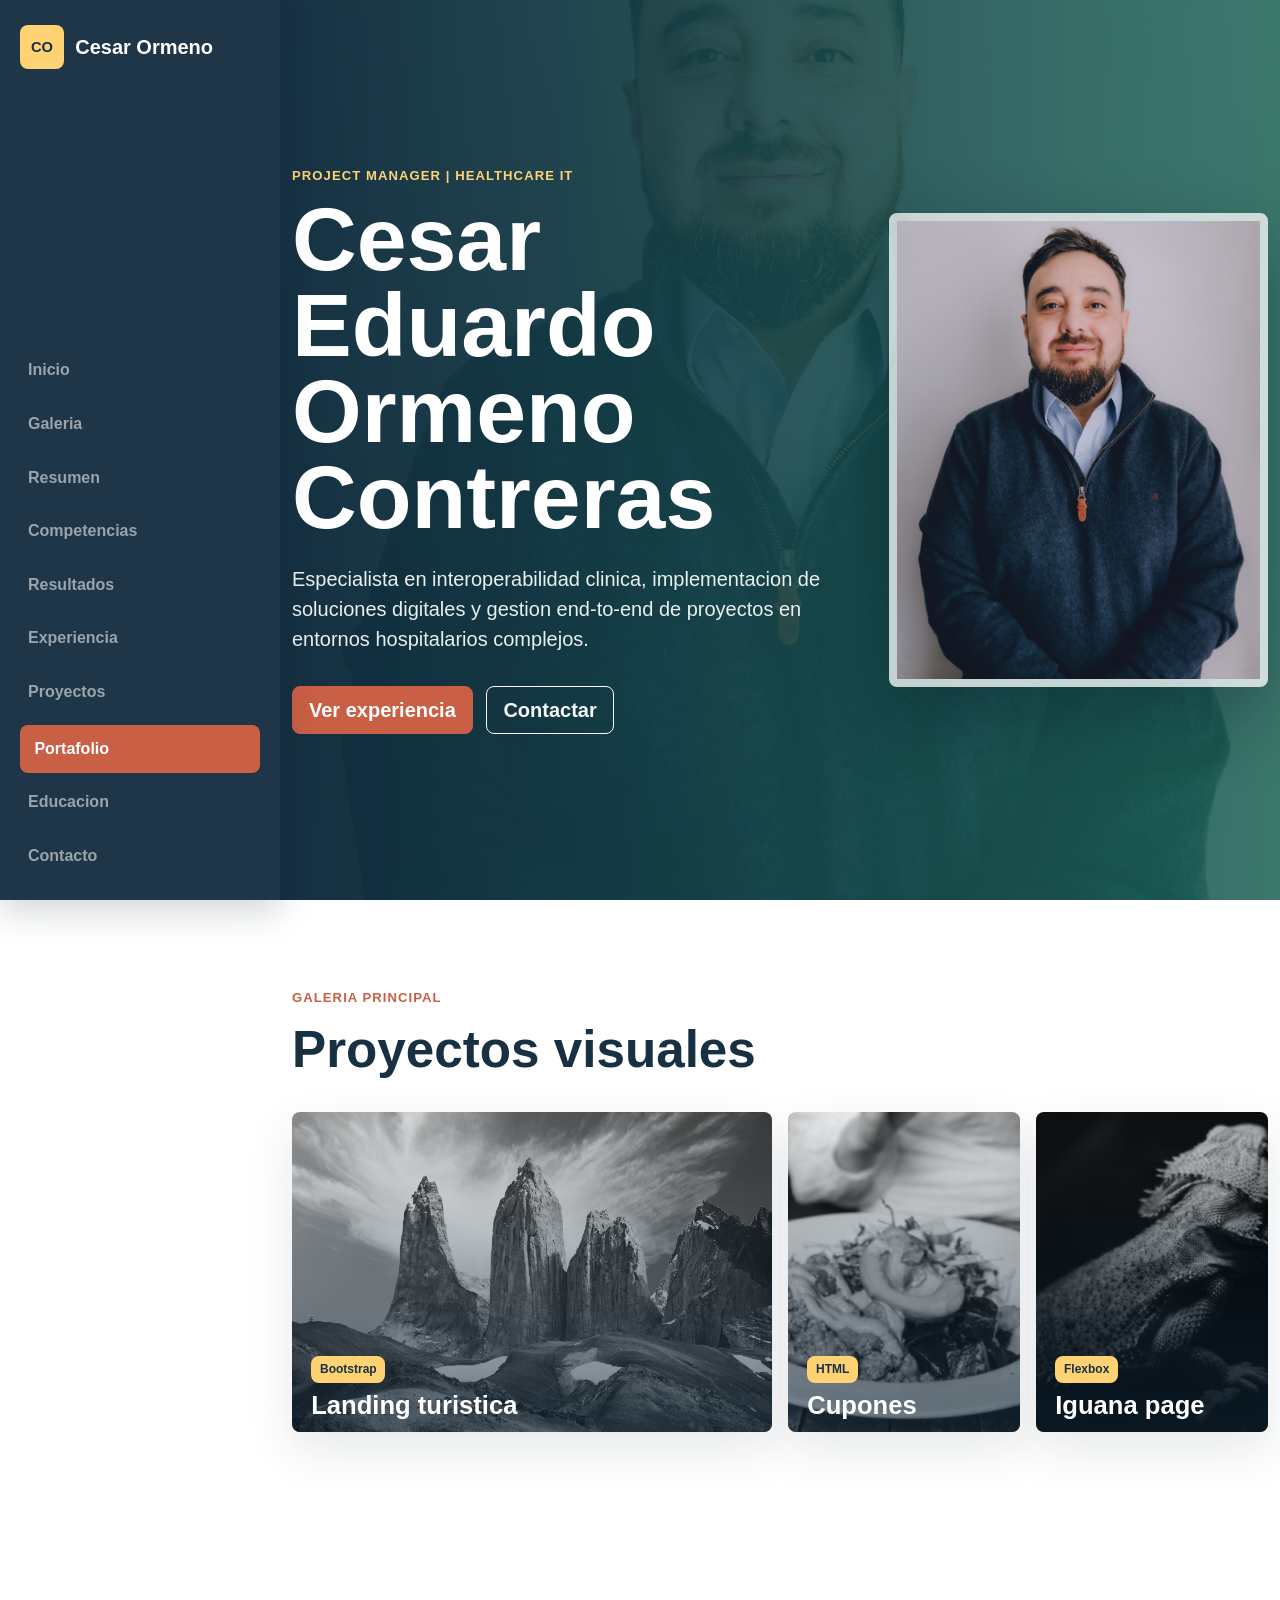
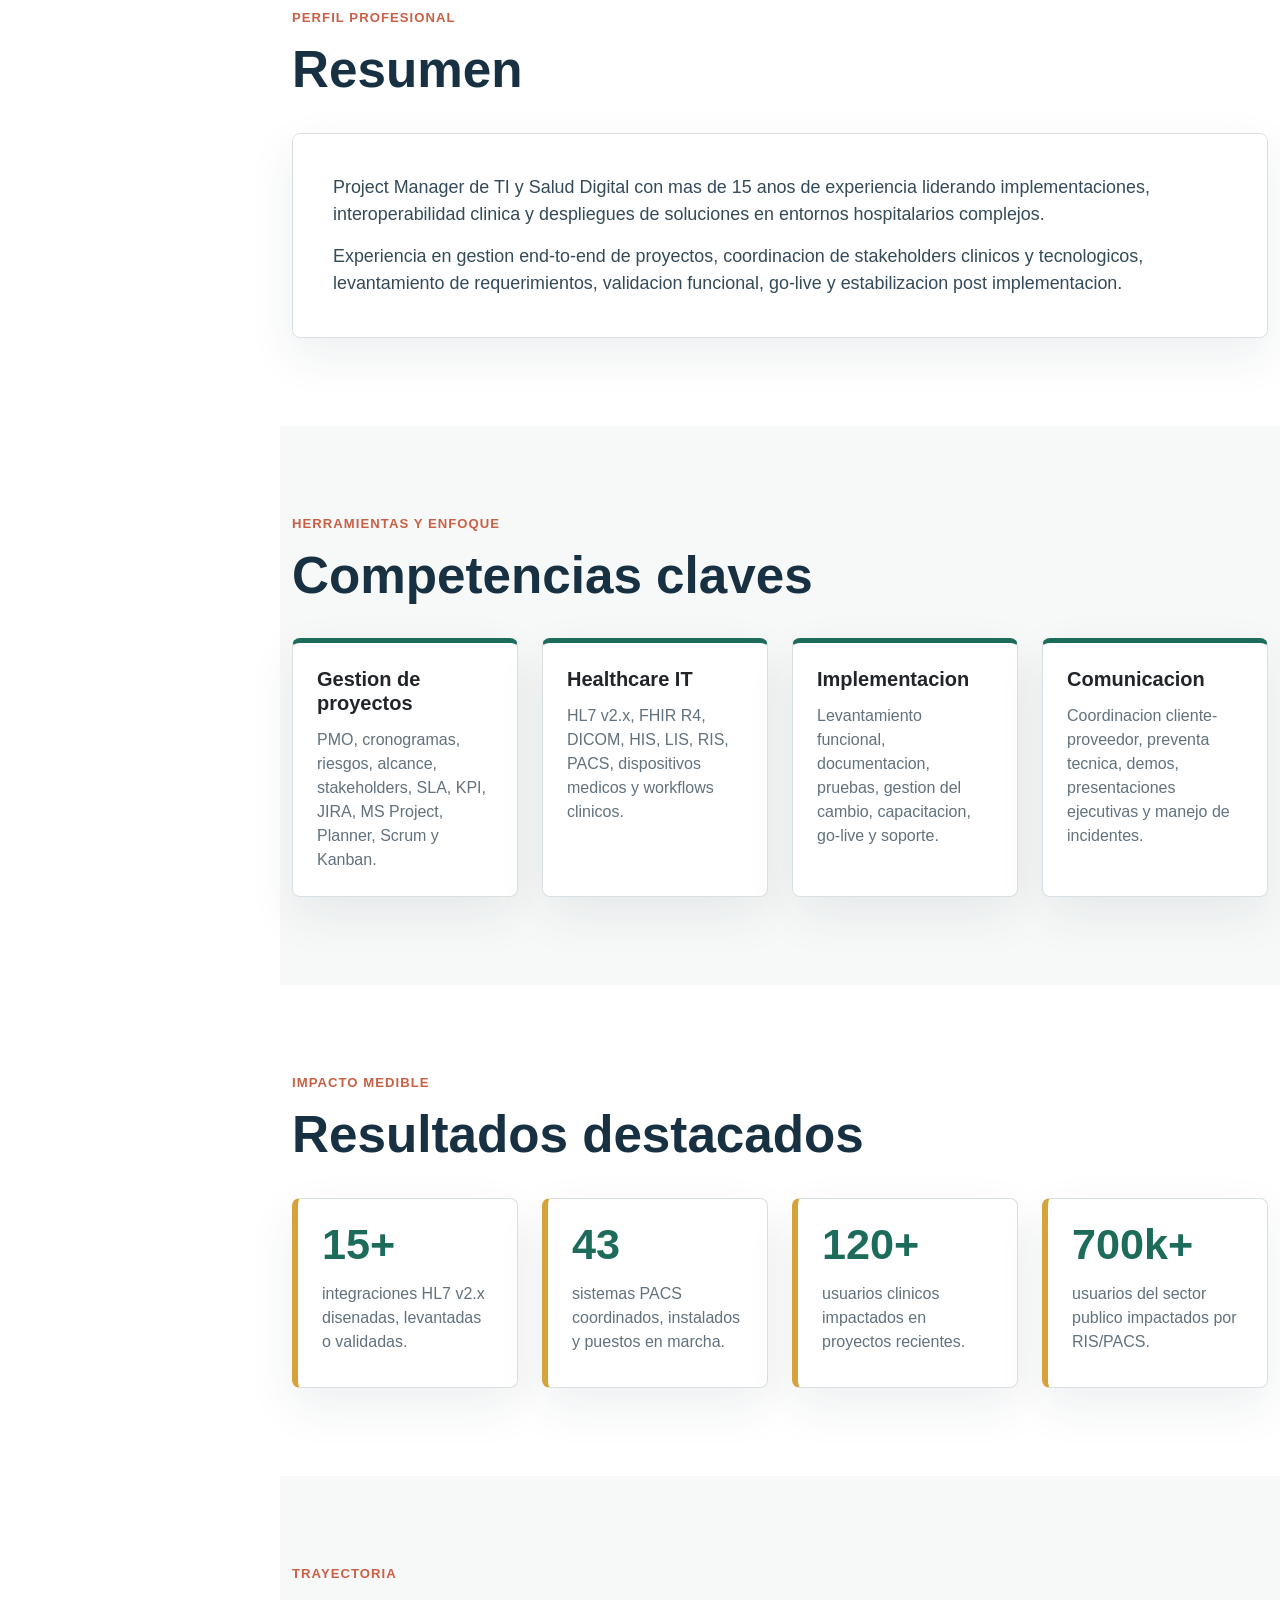
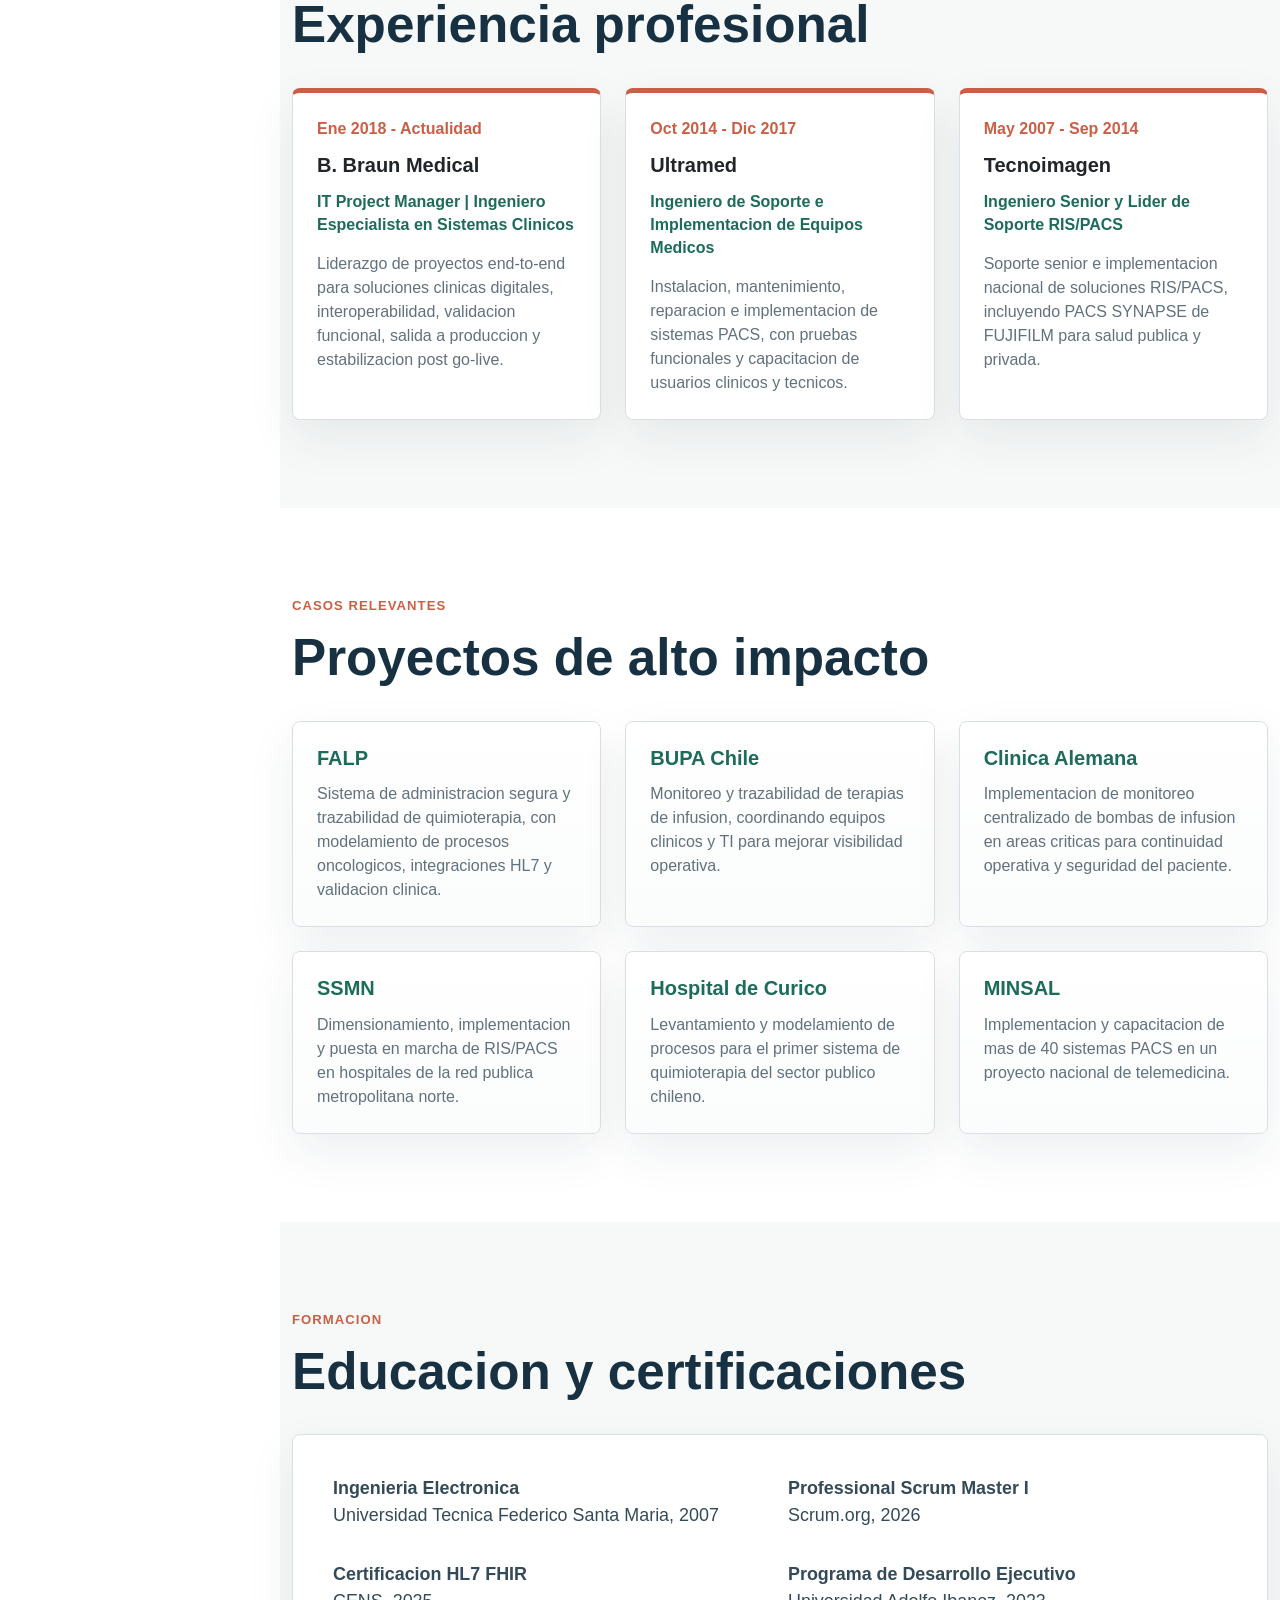
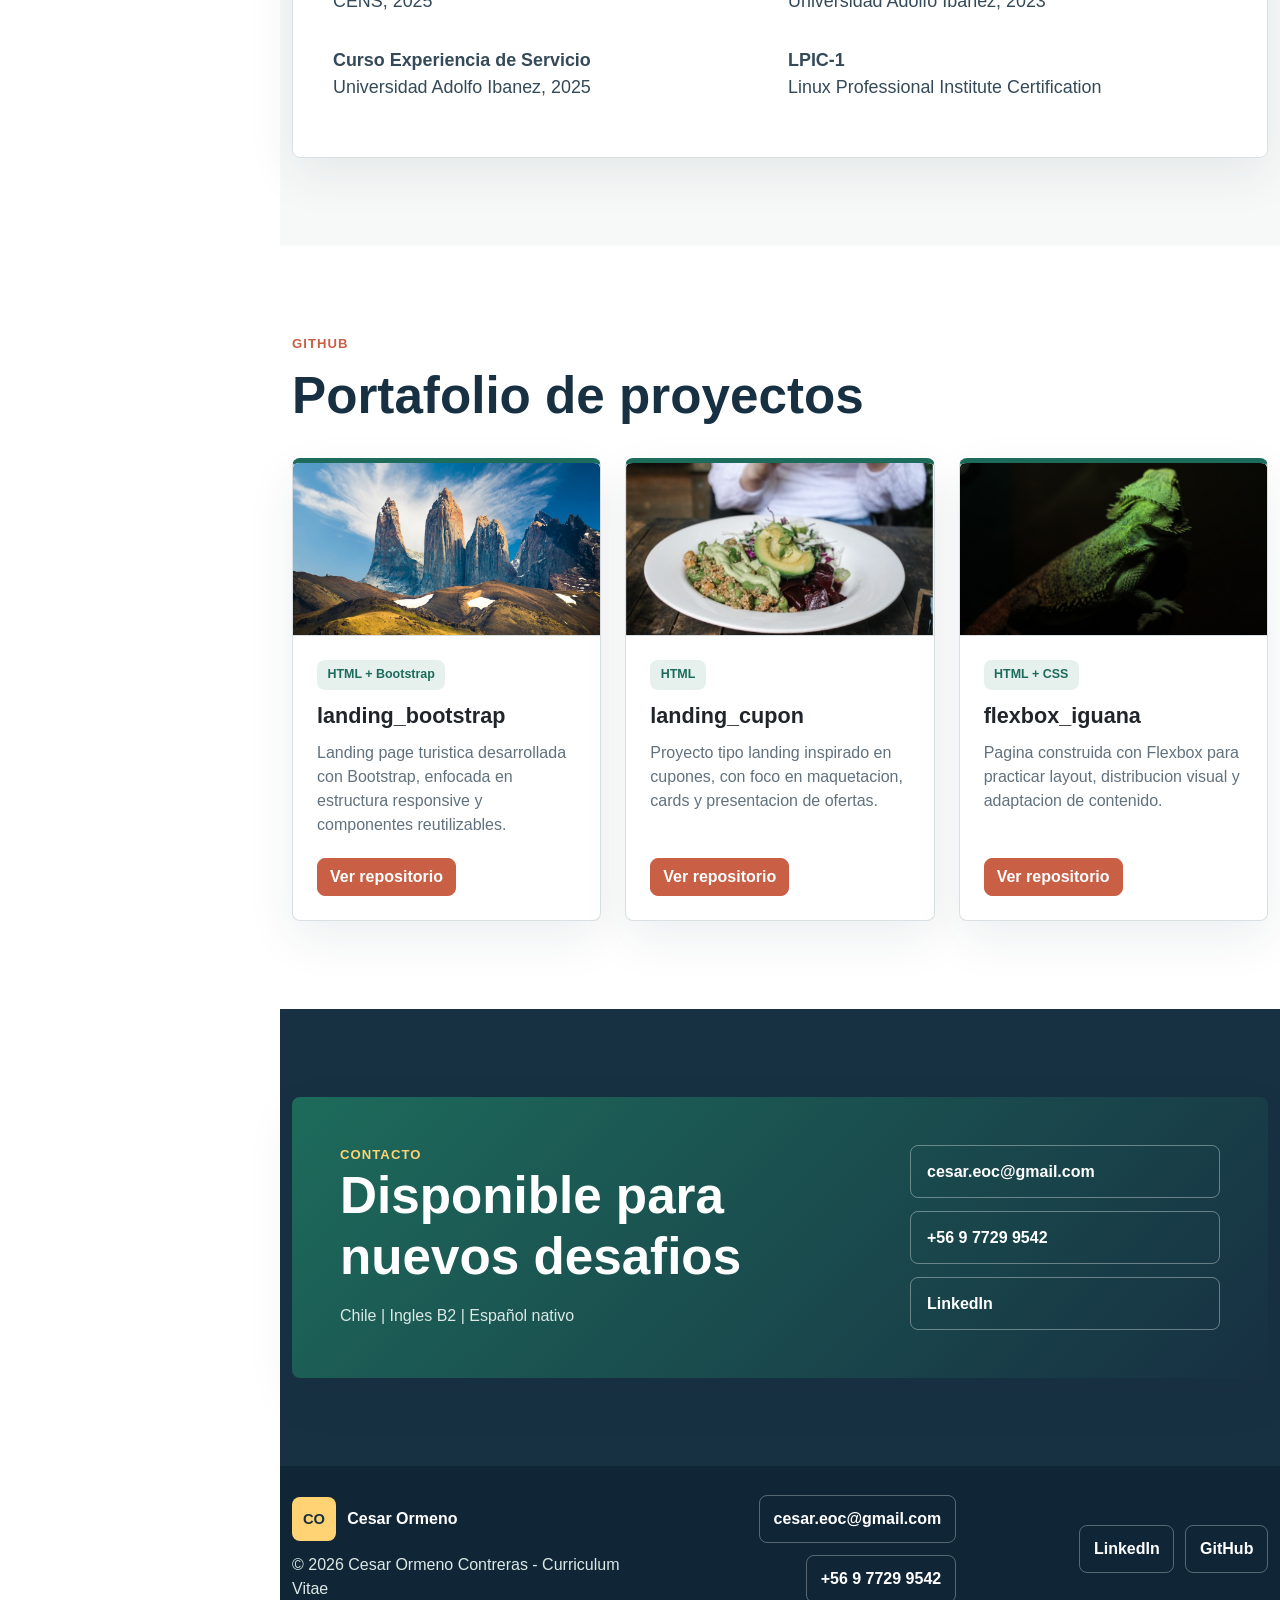
==== commit 49dd54e6: "first commit" ====
--- a/index.html
+++ b/index.html
@@ -9,14 +9,19 @@
     <link rel="stylesheet" href="assets/css/styles.css">
   </head>
   <body>
-    <nav class="navbar navbar-expand-lg navbar-dark fixed-top">
+    <nav class="navbar navbar-expand-lg navbar-dark fixed-top app-sidebar">
       <div class="container">
-        <a class="navbar-brand fw-bold" href="#inicio">Cesar Ormeno</a>
+        <a class="navbar-brand fw-bold" href="#inicio">
+          <span class="logo-mark">CO</span>
+          <span>Cesar Ormeno</span>
+        </a>
         <button class="navbar-toggler" type="button" data-bs-toggle="collapse" data-bs-target="#menuPrincipal" aria-controls="menuPrincipal" aria-expanded="false" aria-label="Abrir menu">
           <span class="navbar-toggler-icon"></span>
         </button>
         <div class="collapse navbar-collapse" id="menuPrincipal">
           <ul class="navbar-nav ms-auto">
+            <li class="nav-item"><a class="nav-link" href="#inicio">Inicio</a></li>
+            <li class="nav-item"><a class="nav-link" href="#galeria">Galeria</a></li>
             <li class="nav-item"><a class="nav-link" href="#resumen">Resumen</a></li>
             <li class="nav-item"><a class="nav-link" href="#competencias">Competencias</a></li>
             <li class="nav-item"><a class="nav-link" href="#resultados">Resultados</a></li>
@@ -50,6 +55,38 @@
     </header>
 
     <main>
+      <section id="galeria" class="section gallery-section">
+        <div class="container">
+          <div class="section-heading">
+            <p class="eyebrow">Galeria principal</p>
+            <h2>Proyectos visuales</h2>
+          </div>
+          <div class="gallery-grid">
+            <article class="gallery-item gallery-item-wide">
+              <img src="assets/img/landing-bootstrap.jpg" alt="Landing turistica desarrollada con Bootstrap">
+              <div class="gallery-caption">
+                <span>Bootstrap</span>
+                <h3>Landing turistica</h3>
+              </div>
+            </article>
+            <article class="gallery-item">
+              <img src="assets/img/landing-cupon.jpg" alt="Landing de cupones y ofertas">
+              <div class="gallery-caption">
+                <span>HTML</span>
+                <h3>Cupones</h3>
+              </div>
+            </article>
+            <article class="gallery-item">
+              <img src="assets/img/flexbox-iguana.jpg" alt="Proyecto visual de iguanas con Flexbox">
+              <div class="gallery-caption">
+                <span>Flexbox</span>
+                <h3>Iguana page</h3>
+              </div>
+            </article>
+          </div>
+        </div>
+      </section>
+
       <section id="resumen" class="section">
         <div class="container">
           <div class="section-heading">
@@ -309,8 +346,22 @@
     </main>
 
     <footer>
-      <div class="container">
-        <p>© 2026 Cesar Ormeno Contreras - Curriculum Vitae</p>
+      <div class="container footer-grid">
+        <div>
+          <a class="footer-brand" href="#inicio">
+            <span class="logo-mark">CO</span>
+            <span>Cesar Ormeno</span>
+          </a>
+          <p>© 2026 Cesar Ormeno Contreras - Curriculum Vitae</p>
+        </div>
+        <div class="footer-contact">
+          <a href="mailto:cesar.eoc@gmail.com">cesar.eoc@gmail.com</a>
+          <a href="tel:+56977299542">+56 9 7729 9542</a>
+        </div>
+        <div class="footer-social">
+          <a href="https://www.linkedin.com/in/cesar-ormeno-contreras-40868240" target="_blank" rel="noopener">LinkedIn</a>
+          <a href="https://github.com/cesarscl" target="_blank" rel="noopener">GitHub</a>
+        </div>
       </div>
     </footer>
 
--- a/assets/css/styles.css
+++ b/assets/css/styles.css
@@ -28,11 +28,32 @@
 }
 
 .navbar-brand {
+  display: inline-flex;
+  align-items: center;
+  gap: 0.7rem;
   letter-spacing: 0;
+}
+
+.logo-mark {
+  display: inline-grid;
+  width: 44px;
+  height: 44px;
+  place-items: center;
+  color: var(--ink);
+  background: #ffd274;
+  border-radius: 8px;
+  font-size: 0.92rem;
+  font-weight: 900;
 }
 
 .nav-link {
   font-weight: 600;
+  transition: color 0.25s ease, background-color 0.25s ease, transform 0.25s ease;
+}
+
+.nav-link:hover,
+.nav-link:focus {
+  transform: translateX(4px);
 }
 
 .nav-portfolio {
@@ -58,6 +79,10 @@
     url("../img/cesar-ormeno.jpg") center right / cover;
 }
 
+.hero .col-lg-7 {
+  animation: intro-slide 0.9s ease both;
+}
+
 .hero h1 {
   max-width: 760px;
   font-size: clamp(2.6rem, 7vw, 5.8rem);
@@ -82,6 +107,13 @@
 .btn {
   border-radius: 8px;
   font-weight: 700;
+  transition: transform 0.25s ease, box-shadow 0.25s ease, background-color 0.25s ease, border-color 0.25s ease;
+}
+
+.btn:hover,
+.btn:focus {
+  transform: translateY(-3px);
+  box-shadow: 0 14px 30px rgba(23, 48, 66, 0.2);
 }
 
 .btn-primary {
@@ -108,6 +140,7 @@
   box-shadow: 0 28px 70px rgba(6, 23, 35, 0.35);
   display: block;
   margin-left: auto;
+  animation: photo-float 4.8s ease-in-out infinite;
 }
 
 .section {
@@ -147,6 +180,12 @@
   border: 1px solid var(--line);
   border-radius: 8px;
   box-shadow: 0 18px 48px rgba(23, 48, 66, 0.08);
+  transition: transform 0.28s ease, box-shadow 0.28s ease, border-color 0.28s ease;
+}
+
+.card:hover {
+  transform: translateY(-6px);
+  box-shadow: 0 26px 58px rgba(23, 48, 66, 0.14);
 }
 
 .feature-card .card-body {
@@ -224,6 +263,92 @@
 
 .project-card h3 {
   color: var(--green);
+}
+
+.gallery-section {
+  background: #ffffff;
+}
+
+.gallery-grid {
+  display: grid;
+  grid-template-columns: repeat(4, 1fr);
+  grid-auto-rows: minmax(230px, 25vw);
+  gap: 1rem;
+}
+
+.gallery-item {
+  position: relative;
+  overflow: hidden;
+  border-radius: 8px;
+  box-shadow: 0 18px 48px rgba(23, 48, 66, 0.11);
+  isolation: isolate;
+}
+
+.gallery-item-wide {
+  grid-column: span 2;
+}
+
+.gallery-item img {
+  width: 100%;
+  height: 100%;
+  object-fit: cover;
+  filter: grayscale(1) saturate(0.55);
+  transform: scale(1);
+  transition: filter 0.45s ease, transform 0.45s ease;
+}
+
+.gallery-item::after {
+  position: absolute;
+  inset: 0;
+  content: "";
+  background: linear-gradient(180deg, rgba(16, 38, 54, 0.05), rgba(16, 38, 54, 0.76));
+  opacity: 0.82;
+  transition: opacity 0.35s ease;
+  z-index: 1;
+}
+
+.gallery-item:hover img,
+.gallery-item:focus-within img {
+  filter: grayscale(0) saturate(1.08);
+  transform: scale(1.08) rotate(1deg);
+}
+
+.gallery-item:hover::after,
+.gallery-item:focus-within::after {
+  opacity: 0.58;
+}
+
+.gallery-caption {
+  position: absolute;
+  right: 1.2rem;
+  bottom: 1.2rem;
+  left: 1.2rem;
+  color: #ffffff;
+  transform: translateY(8px);
+  transition: transform 0.35s ease;
+  z-index: 2;
+}
+
+.gallery-item:hover .gallery-caption,
+.gallery-item:focus-within .gallery-caption {
+  transform: translateY(0);
+}
+
+.gallery-caption span {
+  display: inline-flex;
+  margin-bottom: 0.45rem;
+  padding: 0.3rem 0.55rem;
+  color: var(--ink);
+  background: #ffd274;
+  border-radius: 8px;
+  font-size: 0.75rem;
+  font-weight: 900;
+}
+
+.gallery-caption h3 {
+  margin: 0;
+  font-size: clamp(1.35rem, 2vw, 2rem);
+  font-weight: 900;
 }
 
 .portfolio-card {
@@ -338,12 +463,75 @@
 footer {
   color: #dbe8e5;
   background: #102636;
-  padding: 1.2rem 0;
-  text-align: center;
+  padding: 1.8rem 0;
 }
 
 footer p {
-  margin: 0;
+  margin: 0.7rem 0 0;
+}
+
+.footer-grid {
+  display: grid;
+  grid-template-columns: 1.2fr 1fr 1fr;
+  align-items: center;
+  gap: 1.2rem;
+}
+
+.footer-brand {
+  display: inline-flex;
+  align-items: center;
+  gap: 0.7rem;
+  color: #ffffff;
+  text-decoration: none;
+  font-weight: 800;
+}
+
+.footer-contact,
+.footer-social {
+  display: flex;
+  flex-wrap: wrap;
+  justify-content: flex-end;
+  gap: 0.7rem;
+}
+
+.footer-contact a,
+.footer-social a {
+  color: #ffffff;
+  border: 1px solid rgba(255, 255, 255, 0.3);
+  border-radius: 8px;
+  padding: 0.7rem 0.85rem;
+  text-decoration: none;
+  font-weight: 700;
+  transition: background-color 0.25s ease, transform 0.25s ease;
+}
+
+.footer-contact a:hover,
+.footer-social a:hover {
+  background: rgba(255, 255, 255, 0.12);
+  transform: translateY(-3px);
+}
+
+@keyframes intro-slide {
+  from {
+    opacity: 0;
+    transform: translateY(28px);
+  }
+
+  to {
+    opacity: 1;
+    transform: translateY(0);
+  }
+}
+
+@keyframes photo-float {
+  0%,
+  100% {
+    transform: translateY(0);
+  }
+
+  50% {
+    transform: translateY(-12px);
+  }
 }
 
 @media (max-width: 991px) {
@@ -372,6 +560,26 @@
     display: inline-block;
     margin: 0.4rem 0 0;
   }
+
+  .gallery-grid {
+    grid-template-columns: repeat(2, 1fr);
+    grid-auto-rows: minmax(220px, 42vw);
+  }
+
+  .gallery-item-wide {
+    grid-column: span 1;
+  }
+
+  .footer-grid {
+    grid-template-columns: 1fr;
+    text-align: center;
+  }
+
+  .footer-brand,
+  .footer-contact,
+  .footer-social {
+    justify-content: center;
+  }
 }
 
 @media (max-width: 575px) {
@@ -386,4 +594,86 @@
   .btn-lg {
     width: 100%;
   }
-}
+
+  .navbar-brand {
+    font-size: 1rem;
+  }
+
+  .logo-mark {
+    width: 38px;
+    height: 38px;
+  }
+
+  .gallery-grid {
+    grid-template-columns: 1fr;
+    grid-auto-rows: 260px;
+  }
+
+  .footer-contact,
+  .footer-social {
+    flex-direction: column;
+  }
+}
+
+@media (min-width: 992px) {
+  body {
+    padding-left: 280px;
+  }
+
+  section {
+    scroll-margin-top: 24px;
+  }
+
+  .app-sidebar {
+    right: auto;
+    bottom: 0;
+    width: 280px;
+    align-items: flex-start;
+    padding: 1.25rem;
+  }
+
+  .app-sidebar .container {
+    min-height: 100%;
+    flex-direction: column;
+    align-items: stretch;
+    padding: 0;
+  }
+
+  .app-sidebar .navbar-brand {
+    margin: 0 0 2rem;
+    white-space: normal;
+  }
+
+  .app-sidebar .navbar-collapse {
+    display: block !important;
+    width: 100%;
+    flex-grow: 0;
+  }
+
+  .app-sidebar .navbar-nav {
+    width: 100%;
+    flex-direction: column;
+    gap: 0.35rem;
+    margin-left: 0 !important;
+  }
+
+  .app-sidebar .nav-link {
+    border-radius: 8px;
+    padding: 0.75rem 0.9rem;
+  }
+
+  .app-sidebar .nav-link:hover,
+  .app-sidebar .nav-link:focus {
+    background: rgba(255, 255, 255, 0.1);
+  }
+
+  .nav-portfolio {
+    display: block;
+    margin: 0.2rem 0 0;
+  }
+
+  .hero {
+    min-height: 100vh;
+    padding-top: 70px;
+  }
+}
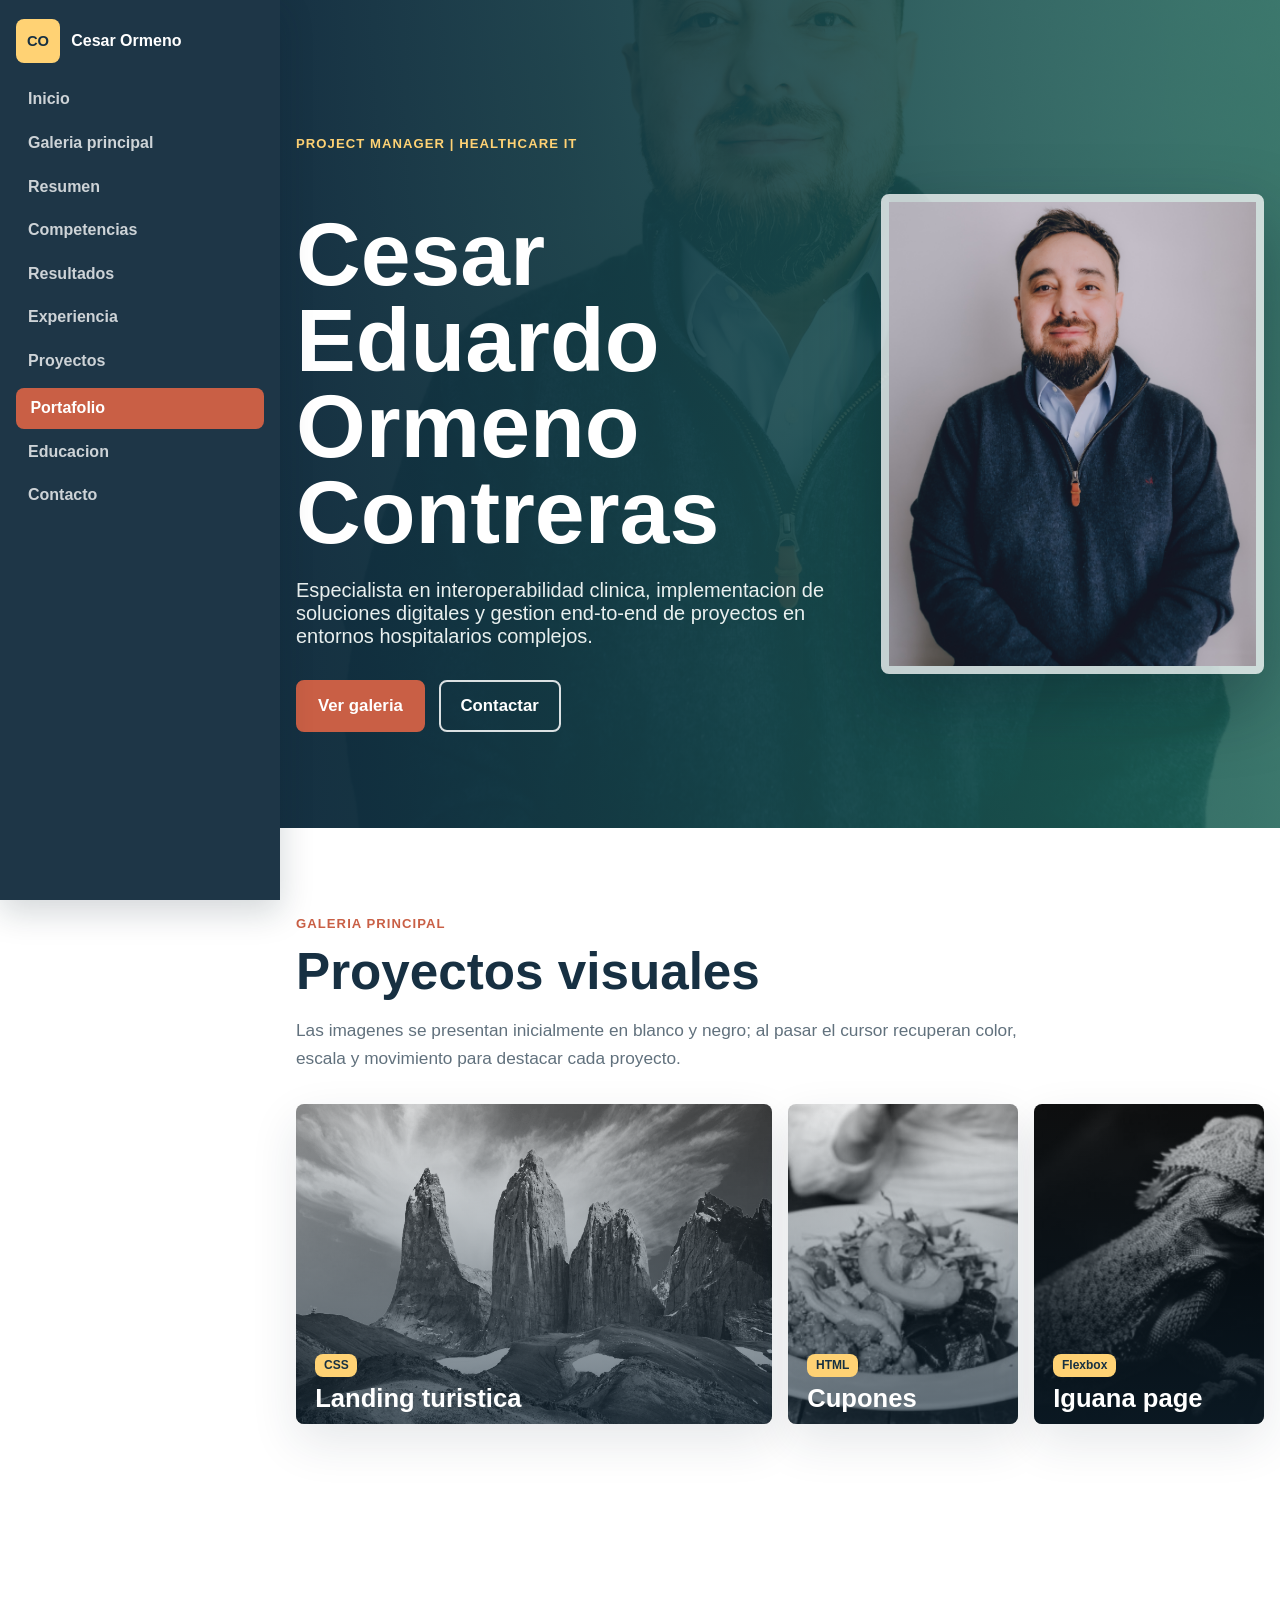
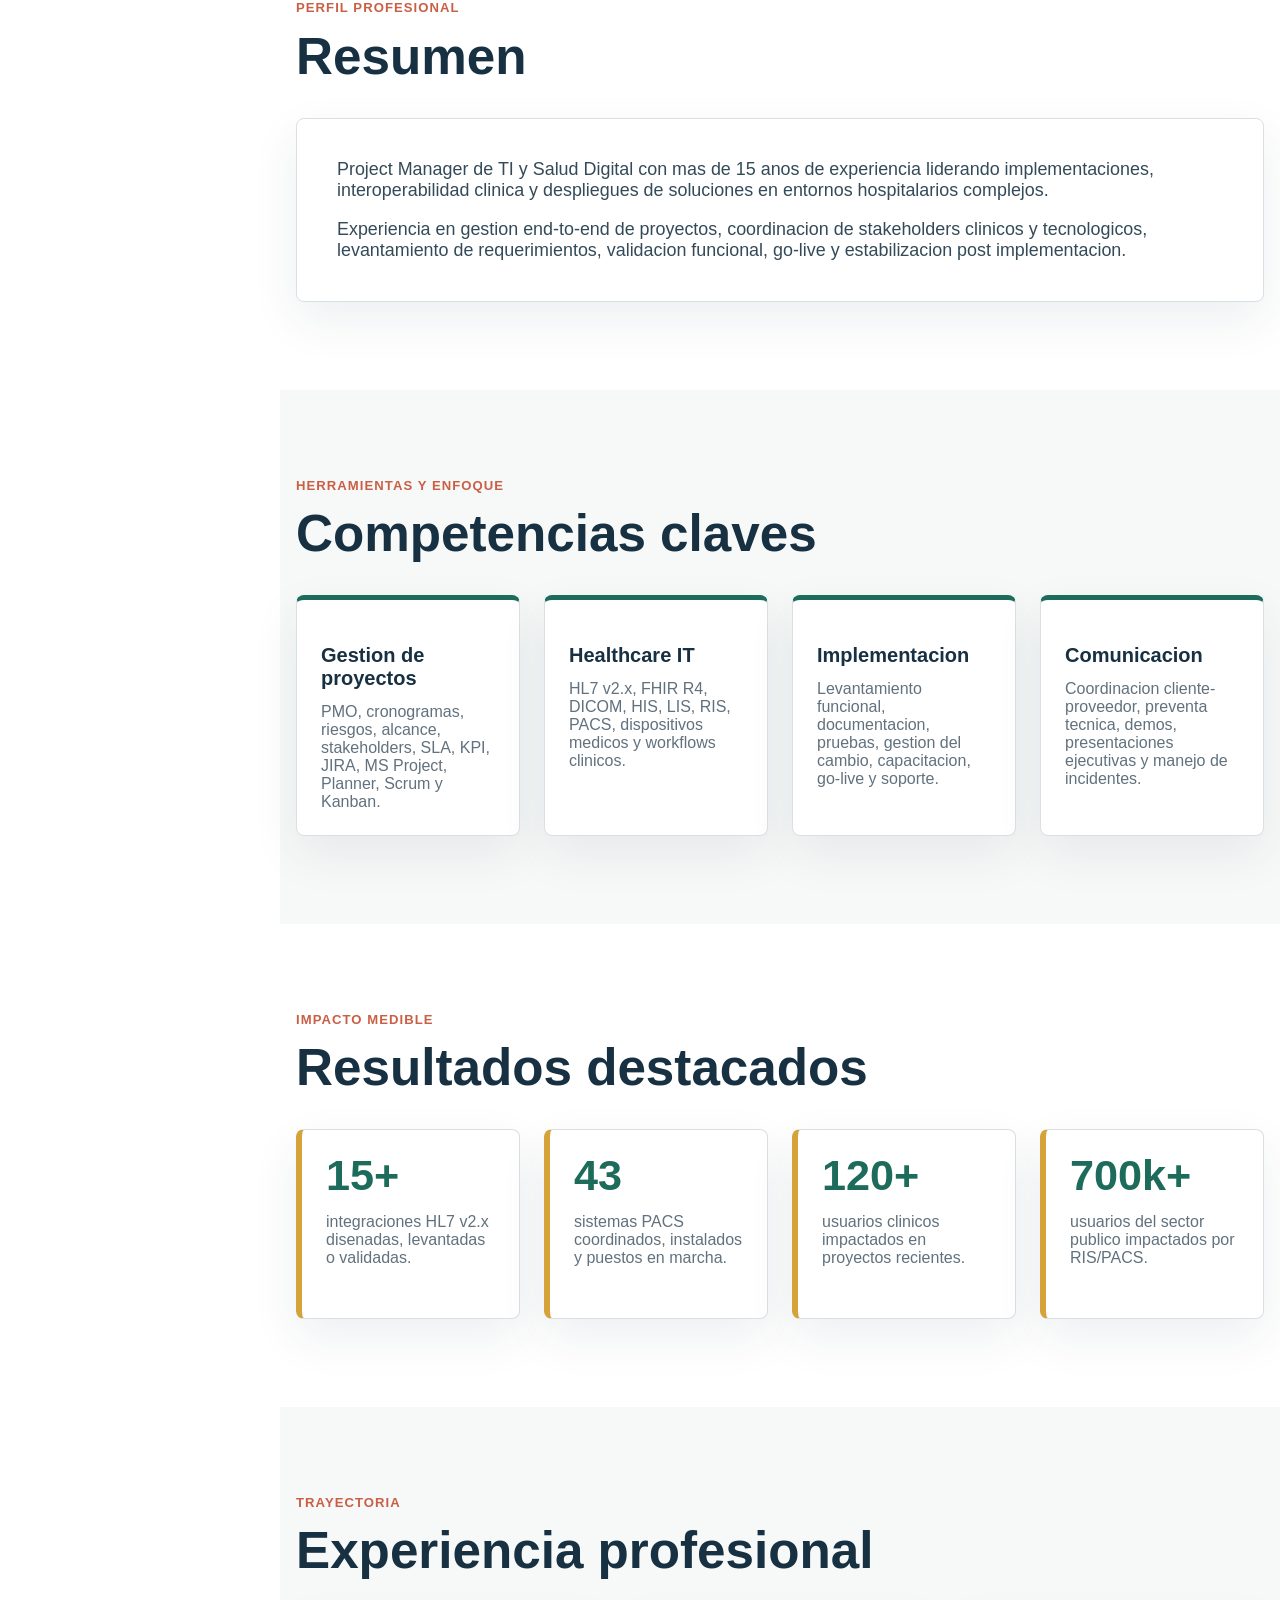
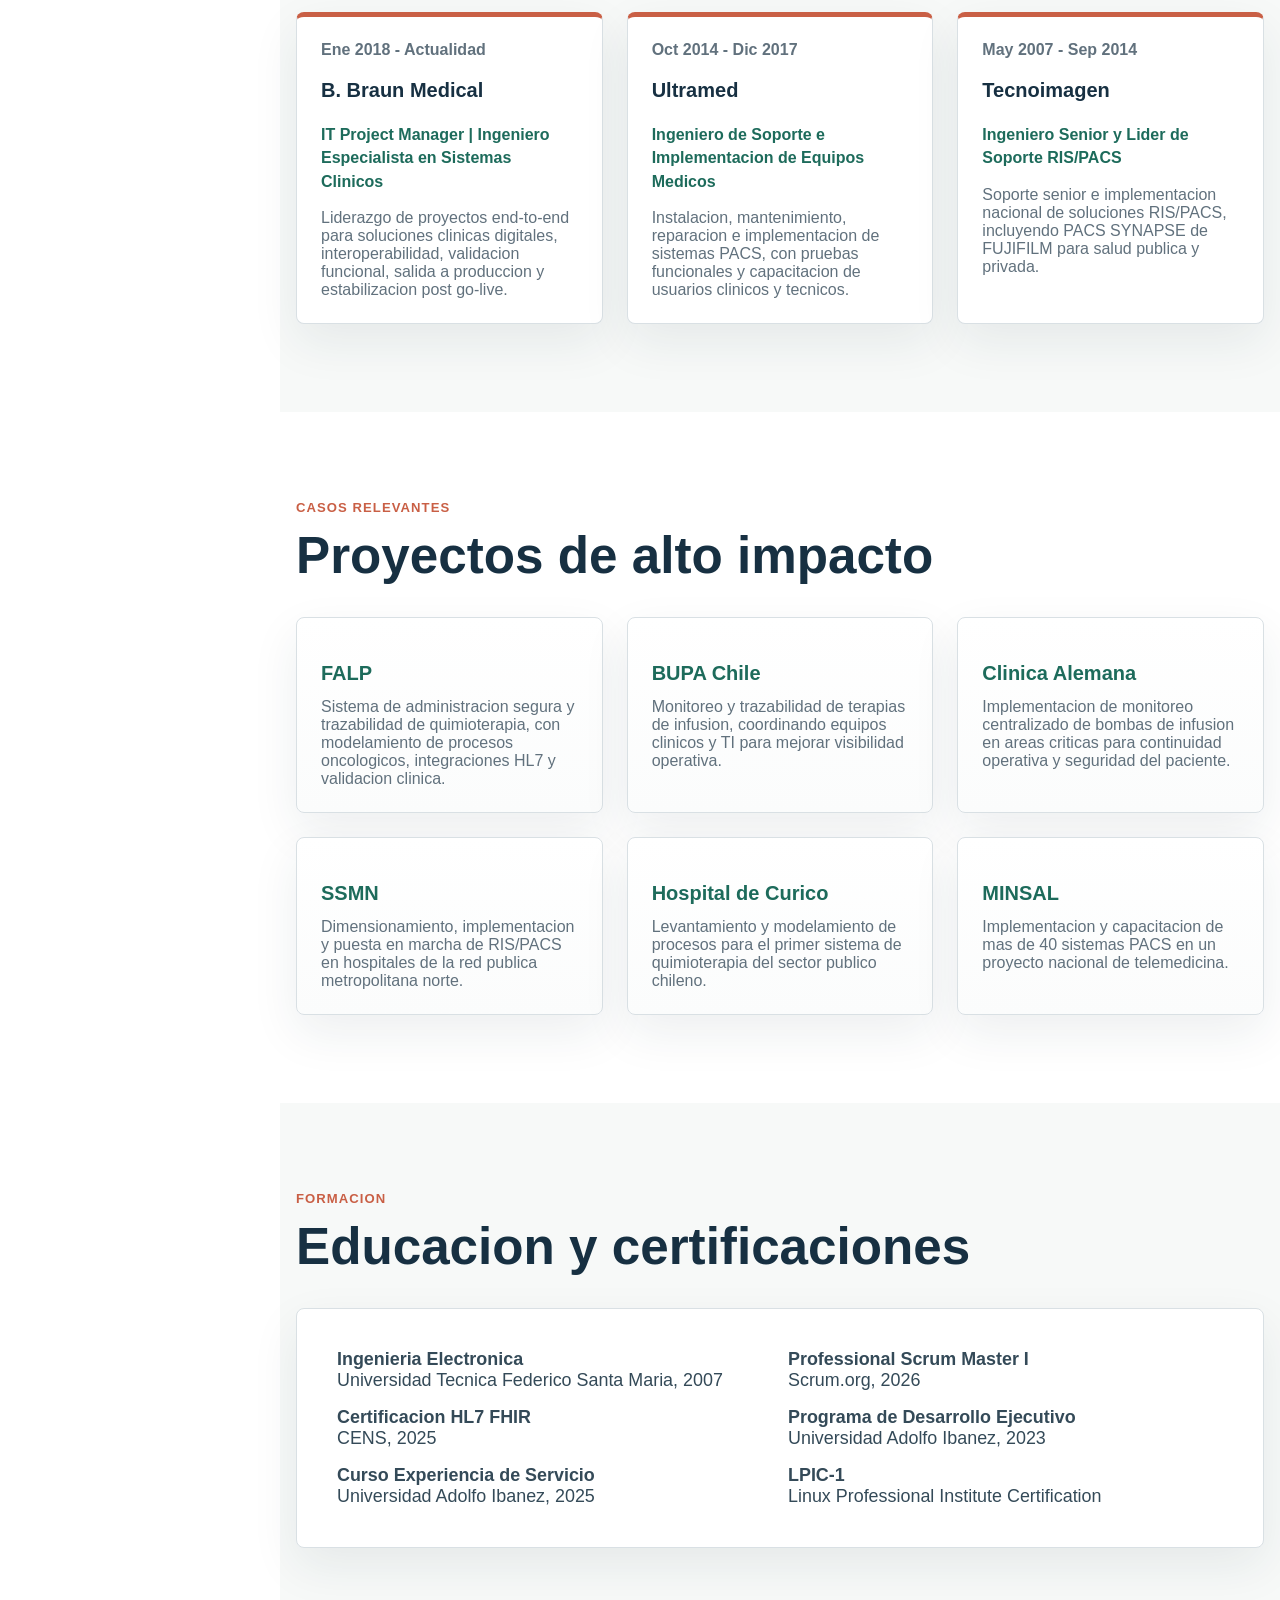
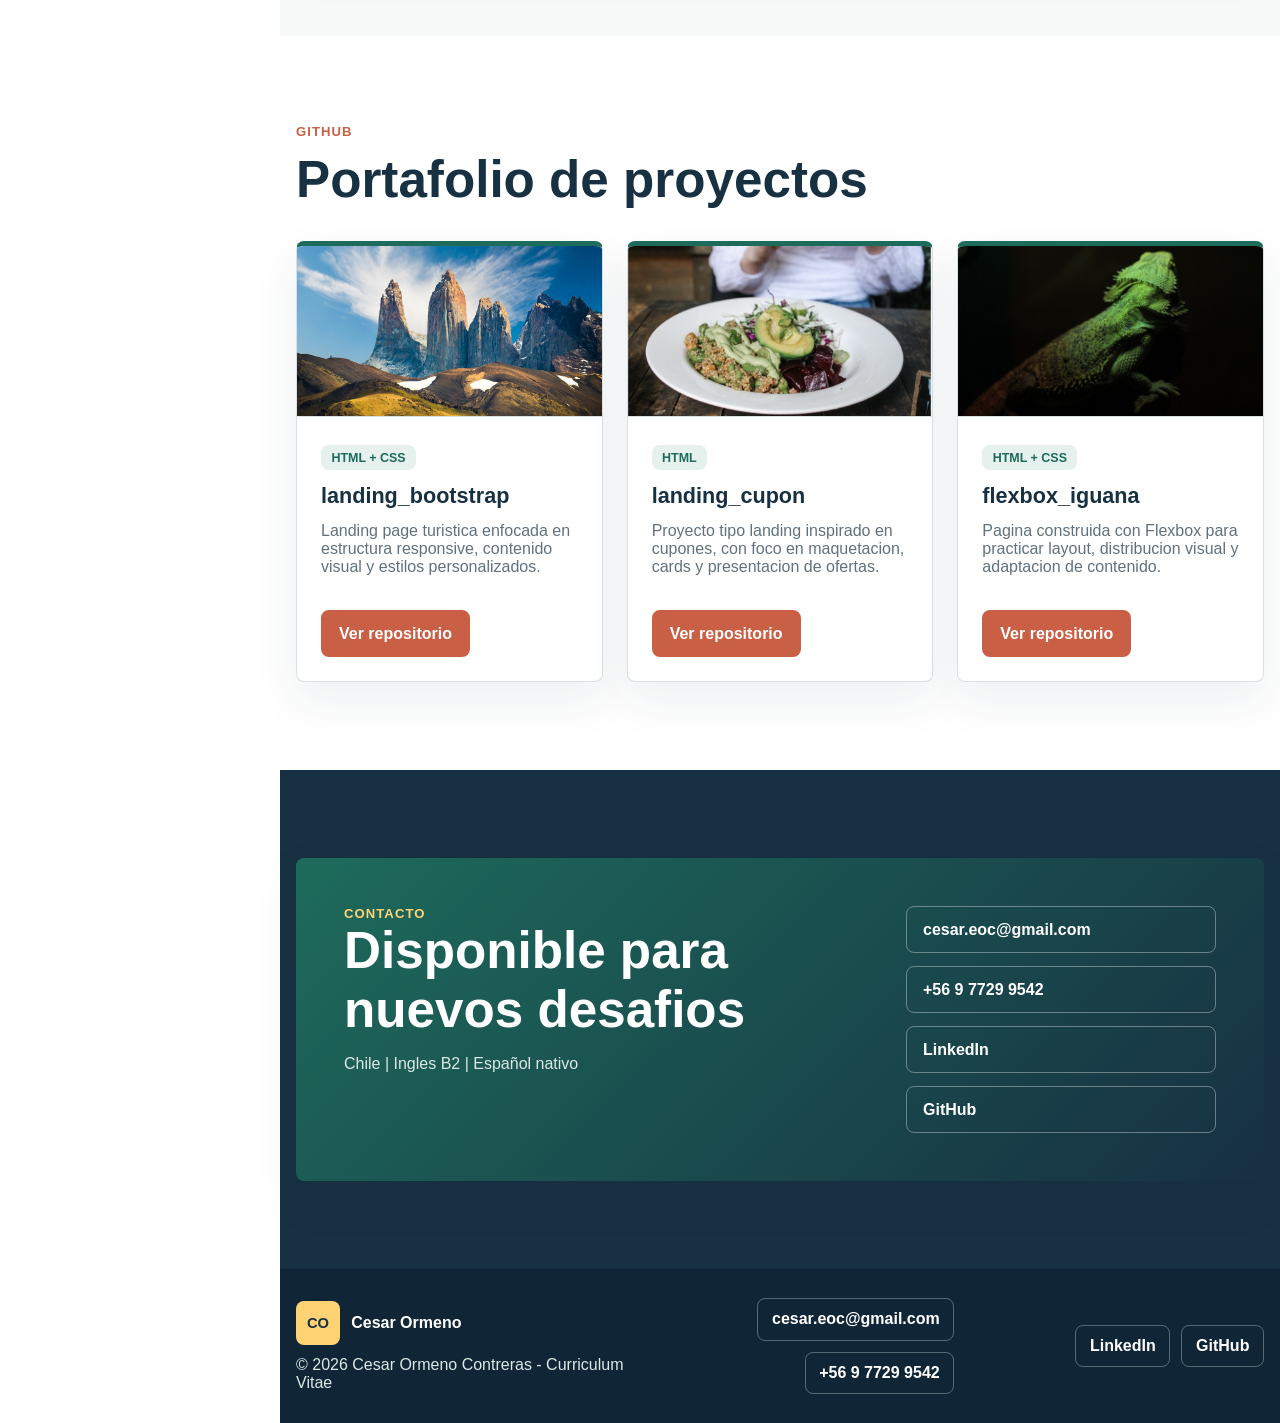
==== commit 5bc0d88e: "update2" ====
--- a/index.html
+++ b/index.html
@@ -5,49 +5,49 @@
     <meta name="viewport" content="width=device-width, initial-scale=1">
     <meta name="description" content="Curriculum vitae de Cesar Eduardo Ormeno Contreras, Project Manager especializado en Healthcare IT e interoperabilidad clinica.">
     <title>CV | Cesar Ormeno</title>
-    <link href="https://cdn.jsdelivr.net/npm/bootstrap@5.3.3/dist/css/bootstrap.min.css" rel="stylesheet">
     <link rel="stylesheet" href="assets/css/styles.css">
   </head>
   <body>
-    <nav class="navbar navbar-expand-lg navbar-dark fixed-top app-sidebar">
+    <nav class="site-nav app-sidebar">
       <div class="container">
-        <a class="navbar-brand fw-bold" href="#inicio">
+        <a class="site-brand" href="#inicio">
           <span class="logo-mark">CO</span>
           <span>Cesar Ormeno</span>
         </a>
-        <button class="navbar-toggler" type="button" data-bs-toggle="collapse" data-bs-target="#menuPrincipal" aria-controls="menuPrincipal" aria-expanded="false" aria-label="Abrir menu">
-          <span class="navbar-toggler-icon"></span>
-        </button>
-        <div class="collapse navbar-collapse" id="menuPrincipal">
-          <ul class="navbar-nav ms-auto">
-            <li class="nav-item"><a class="nav-link" href="#inicio">Inicio</a></li>
-            <li class="nav-item"><a class="nav-link" href="#galeria">Galeria</a></li>
-            <li class="nav-item"><a class="nav-link" href="#resumen">Resumen</a></li>
-            <li class="nav-item"><a class="nav-link" href="#competencias">Competencias</a></li>
-            <li class="nav-item"><a class="nav-link" href="#resultados">Resultados</a></li>
-            <li class="nav-item"><a class="nav-link" href="#experiencia">Experiencia</a></li>
-            <li class="nav-item"><a class="nav-link" href="#proyectos">Proyectos</a></li>
-            <li class="nav-item"><a class="nav-link nav-portfolio" href="#portafolio">Portafolio</a></li>
-            <li class="nav-item"><a class="nav-link" href="#educacion">Educacion</a></li>
-            <li class="nav-item"><a class="nav-link" href="#contacto">Contacto</a></li>
-          </ul>
-        </div>
+        <input class="nav-toggle" type="checkbox" id="navToggle" aria-label="Abrir menu de navegacion">
+        <label class="nav-toggle-label" for="navToggle" aria-hidden="true">
+          <span></span>
+          <span></span>
+          <span></span>
+        </label>
+        <ul class="nav-list" id="menuPrincipal">
+          <li><a class="nav-link" href="#inicio">Inicio</a></li>
+          <li><a class="nav-link" href="#galeria">Galeria principal</a></li>
+          <li><a class="nav-link" href="#resumen">Resumen</a></li>
+          <li><a class="nav-link" href="#competencias">Competencias</a></li>
+          <li><a class="nav-link" href="#resultados">Resultados</a></li>
+          <li><a class="nav-link" href="#experiencia">Experiencia</a></li>
+          <li><a class="nav-link" href="#proyectos">Proyectos</a></li>
+          <li><a class="nav-link nav-portfolio" href="#portafolio">Portafolio</a></li>
+          <li><a class="nav-link" href="#educacion">Educacion</a></li>
+          <li><a class="nav-link" href="#contacto">Contacto</a></li>
+        </ul>
       </div>
     </nav>
 
     <header id="inicio" class="hero">
       <div class="container">
-        <div class="row align-items-center g-5">
-          <div class="col-lg-7">
+        <div class="hero-grid">
+          <div class="hero-copy">
             <p class="eyebrow">Project Manager | Healthcare IT</p>
             <h1>Cesar Eduardo Ormeno Contreras</h1>
-            <p class="lead">Especialista en interoperabilidad clinica, implementacion de soluciones digitales y gestion end-to-end de proyectos en entornos hospitalarios complejos.</p>
+            <p class="hero-lead">Especialista en interoperabilidad clinica, implementacion de soluciones digitales y gestion end-to-end de proyectos en entornos hospitalarios complejos.</p>
             <div class="hero-actions">
-              <a class="btn btn-primary btn-lg" href="#experiencia">Ver experiencia</a>
-              <a class="btn btn-outline-light btn-lg" href="#contacto">Contactar</a>
-            </div>
-          </div>
-          <div class="col-lg-5">
+              <a class="button button-primary button-large" href="#galeria">Ver galeria</a>
+              <a class="button button-outline-light button-large" href="#contacto">Contactar</a>
+            </div>
+          </div>
+          <div class="hero-media">
             <img class="profile-photo" src="assets/img/cesar-ormeno.jpg" alt="Retrato de Cesar Ormeno">
           </div>
         </div>
@@ -60,23 +60,24 @@
           <div class="section-heading">
             <p class="eyebrow">Galeria principal</p>
             <h2>Proyectos visuales</h2>
+            <p class="section-lead">Las imagenes se presentan inicialmente en blanco y negro; al pasar el cursor recuperan color, escala y movimiento para destacar cada proyecto.</p>
           </div>
           <div class="gallery-grid">
-            <article class="gallery-item gallery-item-wide">
-              <img src="assets/img/landing-bootstrap.jpg" alt="Landing turistica desarrollada con Bootstrap">
+            <article class="gallery-item gallery-item-wide" tabindex="0">
+              <img src="assets/img/landing-css.jpg" alt="Landing turistica desarrollada con HTML y CSS">
               <div class="gallery-caption">
-                <span>Bootstrap</span>
+                <span>CSS</span>
                 <h3>Landing turistica</h3>
               </div>
             </article>
-            <article class="gallery-item">
+            <article class="gallery-item" tabindex="0">
               <img src="assets/img/landing-cupon.jpg" alt="Landing de cupones y ofertas">
               <div class="gallery-caption">
                 <span>HTML</span>
                 <h3>Cupones</h3>
               </div>
             </article>
-            <article class="gallery-item">
+            <article class="gallery-item" tabindex="0">
               <img src="assets/img/flexbox-iguana.jpg" alt="Proyecto visual de iguanas con Flexbox">
               <div class="gallery-caption">
                 <span>Flexbox</span>
@@ -96,7 +97,7 @@
           <div class="card feature-card">
             <div class="card-body">
               <p>Project Manager de TI y Salud Digital con mas de 15 anos de experiencia liderando implementaciones, interoperabilidad clinica y despliegues de soluciones en entornos hospitalarios complejos.</p>
-              <p class="mb-0">Experiencia en gestion end-to-end de proyectos, coordinacion de stakeholders clinicos y tecnologicos, levantamiento de requerimientos, validacion funcional, go-live y estabilizacion post implementacion.</p>
+              <p class="no-margin">Experiencia en gestion end-to-end de proyectos, coordinacion de stakeholders clinicos y tecnologicos, levantamiento de requerimientos, validacion funcional, go-live y estabilizacion post implementacion.</p>
             </div>
           </div>
         </div>
@@ -108,33 +109,33 @@
             <p class="eyebrow">Herramientas y enfoque</p>
             <h2>Competencias claves</h2>
           </div>
-          <div class="row g-4">
-            <div class="col-md-6 col-xl-3">
-              <article class="card h-100 skill-card">
+          <div class="card-grid grid-four">
+            <div>
+              <article class="card skill-card">
                 <div class="card-body">
                   <h3>Gestion de proyectos</h3>
                   <p>PMO, cronogramas, riesgos, alcance, stakeholders, SLA, KPI, JIRA, MS Project, Planner, Scrum y Kanban.</p>
                 </div>
               </article>
             </div>
-            <div class="col-md-6 col-xl-3">
-              <article class="card h-100 skill-card">
+            <div>
+              <article class="card skill-card">
                 <div class="card-body">
                   <h3>Healthcare IT</h3>
                   <p>HL7 v2.x, FHIR R4, DICOM, HIS, LIS, RIS, PACS, dispositivos medicos y workflows clinicos.</p>
                 </div>
               </article>
             </div>
-            <div class="col-md-6 col-xl-3">
-              <article class="card h-100 skill-card">
+            <div>
+              <article class="card skill-card">
                 <div class="card-body">
                   <h3>Implementacion</h3>
                   <p>Levantamiento funcional, documentacion, pruebas, gestion del cambio, capacitacion, go-live y soporte.</p>
                 </div>
               </article>
             </div>
-            <div class="col-md-6 col-xl-3">
-              <article class="card h-100 skill-card">
+            <div>
+              <article class="card skill-card">
                 <div class="card-body">
                   <h3>Comunicacion</h3>
                   <p>Coordinacion cliente-proveedor, preventa tecnica, demos, presentaciones ejecutivas y manejo de incidentes.</p>
@@ -151,11 +152,11 @@
             <p class="eyebrow">Impacto medible</p>
             <h2>Resultados destacados</h2>
           </div>
-          <div class="row g-4">
-            <div class="col-sm-6 col-lg-3"><div class="card metric-card"><span>15+</span><p>integraciones HL7 v2.x disenadas, levantadas o validadas.</p></div></div>
-            <div class="col-sm-6 col-lg-3"><div class="card metric-card"><span>43</span><p>sistemas PACS coordinados, instalados y puestos en marcha.</p></div></div>
-            <div class="col-sm-6 col-lg-3"><div class="card metric-card"><span>120+</span><p>usuarios clinicos impactados en proyectos recientes.</p></div></div>
-            <div class="col-sm-6 col-lg-3"><div class="card metric-card"><span>700k+</span><p>usuarios del sector publico impactados por RIS/PACS.</p></div></div>
+          <div class="card-grid grid-four">
+            <div><div class="card metric-card"><span>15+</span><p>integraciones HL7 v2.x disenadas, levantadas o validadas.</p></div></div>
+            <div><div class="card metric-card"><span>43</span><p>sistemas PACS coordinados, instalados y puestos en marcha.</p></div></div>
+            <div><div class="card metric-card"><span>120+</span><p>usuarios clinicos impactados en proyectos recientes.</p></div></div>
+            <div><div class="card metric-card"><span>700k+</span><p>usuarios del sector publico impactados por RIS/PACS.</p></div></div>
           </div>
         </div>
       </section>
@@ -166,9 +167,9 @@
             <p class="eyebrow">Trayectoria</p>
             <h2>Experiencia profesional</h2>
           </div>
-          <div class="row g-4">
-            <div class="col-lg-4">
-              <article class="card h-100 experience-card">
+          <div class="card-grid grid-three">
+            <div>
+              <article class="card experience-card">
                 <div class="card-body">
                   <p class="date">Ene 2018 - Actualidad</p>
                   <h3>B. Braun Medical</h3>
@@ -177,8 +178,8 @@
                 </div>
               </article>
             </div>
-            <div class="col-lg-4">
-              <article class="card h-100 experience-card">
+            <div>
+              <article class="card experience-card">
                 <div class="card-body">
                   <p class="date">Oct 2014 - Dic 2017</p>
                   <h3>Ultramed</h3>
@@ -187,8 +188,8 @@
                 </div>
               </article>
             </div>
-            <div class="col-lg-4">
-              <article class="card h-100 experience-card">
+            <div>
+              <article class="card experience-card">
                 <div class="card-body">
                   <p class="date">May 2007 - Sep 2014</p>
                   <h3>Tecnoimagen</h3>
@@ -207,49 +208,49 @@
             <p class="eyebrow">Casos relevantes</p>
             <h2>Proyectos de alto impacto</h2>
           </div>
-          <div class="row g-4">
-            <div class="col-md-6 col-xl-4">
-              <article class="card project-card h-100">
+          <div class="card-grid grid-three">
+            <div>
+              <article class="card project-card">
                 <div class="card-body">
                   <h3>FALP</h3>
                   <p>Sistema de administracion segura y trazabilidad de quimioterapia, con modelamiento de procesos oncologicos, integraciones HL7 y validacion clinica.</p>
                 </div>
               </article>
             </div>
-            <div class="col-md-6 col-xl-4">
-              <article class="card project-card h-100">
+            <div>
+              <article class="card project-card">
                 <div class="card-body">
                   <h3>BUPA Chile</h3>
                   <p>Monitoreo y trazabilidad de terapias de infusion, coordinando equipos clinicos y TI para mejorar visibilidad operativa.</p>
                 </div>
               </article>
             </div>
-            <div class="col-md-6 col-xl-4">
-              <article class="card project-card h-100">
+            <div>
+              <article class="card project-card">
                 <div class="card-body">
                   <h3>Clinica Alemana</h3>
                   <p>Implementacion de monitoreo centralizado de bombas de infusion en areas criticas para continuidad operativa y seguridad del paciente.</p>
                 </div>
               </article>
             </div>
-            <div class="col-md-6 col-xl-4">
-              <article class="card project-card h-100">
+            <div>
+              <article class="card project-card">
                 <div class="card-body">
                   <h3>SSMN</h3>
                   <p>Dimensionamiento, implementacion y puesta en marcha de RIS/PACS en hospitales de la red publica metropolitana norte.</p>
                 </div>
               </article>
             </div>
-            <div class="col-md-6 col-xl-4">
-              <article class="card project-card h-100">
+            <div>
+              <article class="card project-card">
                 <div class="card-body">
                   <h3>Hospital de Curico</h3>
                   <p>Levantamiento y modelamiento de procesos para el primer sistema de quimioterapia del sector publico chileno.</p>
                 </div>
               </article>
             </div>
-            <div class="col-md-6 col-xl-4">
-              <article class="card project-card h-100">
+            <div>
+              <article class="card project-card">
                 <div class="card-body">
                   <h3>MINSAL</h3>
                   <p>Implementacion y capacitacion de mas de 40 sistemas PACS en un proyecto nacional de telemedicina.</p>
@@ -268,13 +269,13 @@
           </div>
           <div class="card feature-card">
             <div class="card-body">
-              <div class="row g-3">
-                <div class="col-md-6"><p><strong>Ingenieria Electronica</strong><br>Universidad Tecnica Federico Santa Maria, 2007</p></div>
-                <div class="col-md-6"><p><strong>Professional Scrum Master I</strong><br>Scrum.org, 2026</p></div>
-                <div class="col-md-6"><p><strong>Certificacion HL7 FHIR</strong><br>CENS, 2025</p></div>
-                <div class="col-md-6"><p><strong>Programa de Desarrollo Ejecutivo</strong><br>Universidad Adolfo Ibanez, 2023</p></div>
-                <div class="col-md-6"><p><strong>Curso Experiencia de Servicio</strong><br>Universidad Adolfo Ibanez, 2025</p></div>
-                <div class="col-md-6"><p><strong>LPIC-1</strong><br>Linux Professional Institute Certification</p></div>
+              <div class="education-grid">
+                <div><p><strong>Ingenieria Electronica</strong><br>Universidad Tecnica Federico Santa Maria, 2007</p></div>
+                <div><p><strong>Professional Scrum Master I</strong><br>Scrum.org, 2026</p></div>
+                <div><p><strong>Certificacion HL7 FHIR</strong><br>CENS, 2025</p></div>
+                <div><p><strong>Programa de Desarrollo Ejecutivo</strong><br>Universidad Adolfo Ibanez, 2023</p></div>
+                <div><p><strong>Curso Experiencia de Servicio</strong><br>Universidad Adolfo Ibanez, 2025</p></div>
+                <div><p><strong>LPIC-1</strong><br>Linux Professional Institute Certification</p></div>
               </div>
             </div>
           </div>
@@ -287,37 +288,37 @@
             <p class="eyebrow">GitHub</p>
             <h2>Portafolio de proyectos</h2>
           </div>
-          <div class="row g-4 justify-content-center">
-            <div class="col-md-6 col-xl-4">
-              <article class="card portfolio-card h-100">
-                <img src="assets/img/landing-bootstrap.jpg" class="card-img-top portfolio-image" alt="Vista referencial de Torres del Paine para landing_bootstrap">
-                <div class="card-body">
-                  <span class="repo-language">HTML + Bootstrap</span>
+          <div class="card-grid grid-three portfolio-grid">
+            <div>
+              <article class="card portfolio-card">
+                <img src="assets/img/landing-css.jpg" class="portfolio-image" alt="Vista referencial de Torres del Paine para landing_bootstrap">
+                <div class="card-body">
+                  <span class="repo-language">HTML + CSS</span>
                   <h3>landing_bootstrap</h3>
-                  <p>Landing page turistica desarrollada con Bootstrap, enfocada en estructura responsive y componentes reutilizables.</p>
-                  <a class="btn btn-primary" href="https://github.com/cesarscl/landing_bootstrap" target="_blank" rel="noopener">Ver repositorio</a>
-                </div>
-              </article>
-            </div>
-            <div class="col-md-6 col-xl-4">
-              <article class="card portfolio-card h-100">
-                <img src="assets/img/landing-cupon.jpg" class="card-img-top portfolio-image" alt="Vista referencial de plato para landing_cupon">
+                  <p>Landing page turistica enfocada en estructura responsive, contenido visual y estilos personalizados.</p>
+                  <a class="button button-primary" href="https://github.com/cesarscl/landing_bootstrap" target="_blank" rel="noopener">Ver repositorio</a>
+                </div>
+              </article>
+            </div>
+            <div>
+              <article class="card portfolio-card">
+                <img src="assets/img/landing-cupon.jpg" class="portfolio-image" alt="Vista referencial de plato para landing_cupon">
                 <div class="card-body">
                   <span class="repo-language">HTML</span>
                   <h3>landing_cupon</h3>
                   <p>Proyecto tipo landing inspirado en cupones, con foco en maquetacion, cards y presentacion de ofertas.</p>
-                  <a class="btn btn-primary" href="https://github.com/cesarscl/landing_cupon" target="_blank" rel="noopener">Ver repositorio</a>
-                </div>
-              </article>
-            </div>
-            <div class="col-md-6 col-xl-4">
-              <article class="card portfolio-card h-100">
-                <img src="assets/img/flexbox-iguana.jpg" class="card-img-top portfolio-image" alt="Vista referencial de iguana para flexbox_iguana">
+                  <a class="button button-primary" href="https://github.com/cesarscl/landing_cupon" target="_blank" rel="noopener">Ver repositorio</a>
+                </div>
+              </article>
+            </div>
+            <div>
+              <article class="card portfolio-card">
+                <img src="assets/img/flexbox-iguana.jpg" class="portfolio-image" alt="Vista referencial de iguana para flexbox_iguana">
                 <div class="card-body">
                   <span class="repo-language">HTML + CSS</span>
                   <h3>flexbox_iguana</h3>
                   <p>Pagina construida con Flexbox para practicar layout, distribucion visual y adaptacion de contenido.</p>
-                  <a class="btn btn-primary" href="https://github.com/cesarscl/flexbox_iguana" target="_blank" rel="noopener">Ver repositorio</a>
+                  <a class="button button-primary" href="https://github.com/cesarscl/flexbox_iguana" target="_blank" rel="noopener">Ver repositorio</a>
                 </div>
               </article>
             </div>
@@ -338,6 +339,7 @@
                 <a href="mailto:cesar.eoc@gmail.com">cesar.eoc@gmail.com</a>
                 <a href="tel:+56977299542">+56 9 7729 9542</a>
                 <a href="https://www.linkedin.com/in/cesar-ormeno-contreras-40868240" target="_blank" rel="noopener">LinkedIn</a>
+                <a href="https://github.com/cesarscl" target="_blank" rel="noopener">GitHub</a>
               </div>
             </div>
           </div>
@@ -364,7 +366,5 @@
         </div>
       </div>
     </footer>
-
-    <script src="https://cdn.jsdelivr.net/npm/bootstrap@5.3.3/dist/js/bootstrap.bundle.min.js"></script>
   </body>
 </html>
--- a/assets/css/styles.css
+++ b/assets/css/styles.css
@@ -1,11 +1,5 @@
-:root {
-  --ink: #173042;
-  --muted: #61717d;
-  --line: #d9e0e4;
-  --paper: #f7f9f8;
-  --green: #1d6b5b;
-  --coral: #c95f45;
-  --gold: #d5a339;
+* {
+  box-sizing: border-box;
 }
 
 html {
@@ -13,25 +7,73 @@
 }
 
 body {
-  color: var(--ink);
+  color: #173042;
   font-family: Arial, Helvetica, sans-serif;
   background: #ffffff;
+  margin: 0;
+}
+
+img {
+  max-width: 100%;
+}
+
+p {
+  margin-top: 0;
+}
+
+a {
+  color: inherit;
 }
 
 section {
-  scroll-margin-top: 86px;
-}
-
-.navbar {
+  scroll-margin-top: 24px;
+}
+
+.container {
+  width: min(100% - 2rem, 1160px);
+  margin-inline: auto;
+}
+
+.site-nav {
+  position: fixed;
+  top: 0;
+  left: 0;
+  bottom: 0;
+  z-index: 20;
+  width: 280px;
   background: rgba(23, 48, 66, 0.97);
   box-shadow: 0 12px 32px rgba(11, 31, 45, 0.18);
 }
 
-.navbar-brand {
+.site-nav .container {
+  display: flex;
+  width: 100%;
+  min-height: 100%;
+  align-items: center;
+  justify-content: flex-start;
+  flex-direction: column;
+  gap: 1rem;
+  padding: 1.2rem 1rem;
+}
+
+.site-brand {
   display: inline-flex;
   align-items: center;
   gap: 0.7rem;
+  color: #ffffff;
+  font-weight: 800;
   letter-spacing: 0;
+  text-decoration: none;
+  white-space: nowrap;
+  width: 100%;
+}
+
+.nav-toggle {
+  display: none;
+}
+
+.nav-toggle-label {
+  display: none;
 }
 
 .logo-mark {
@@ -39,29 +81,46 @@
   width: 44px;
   height: 44px;
   place-items: center;
-  color: var(--ink);
+  color: #173042;
   background: #ffd274;
   border-radius: 8px;
   font-size: 0.92rem;
   font-weight: 900;
 }
 
+.nav-list {
+  display: flex;
+  flex-direction: column;
+  align-items: stretch;
+  gap: 0.2rem;
+  width: 100%;
+  padding: 0;
+  margin: 0;
+  list-style: none;
+}
+
 .nav-link {
+  display: block;
+  color: rgba(255, 255, 255, 0.78);
   font-weight: 600;
+  padding: 0.7rem 0.75rem;
+  border-radius: 8px;
+  text-decoration: none;
   transition: color 0.25s ease, background-color 0.25s ease, transform 0.25s ease;
 }
 
 .nav-link:hover,
 .nav-link:focus {
+  color: #ffffff;
   transform: translateX(4px);
 }
 
 .nav-portfolio {
-  color: #ffffff !important;
-  background: var(--coral);
-  border-radius: 8px;
-  padding-inline: 0.9rem !important;
-  margin-left: 0.25rem;
+  color: #ffffff;
+  background: #c95f45;
+  border-radius: 8px;
+  padding-inline: 0.9rem;
+  margin-top: 0.25rem;
 }
 
 .nav-portfolio:hover {
@@ -79,7 +138,20 @@
     url("../img/cesar-ormeno.jpg") center right / cover;
 }
 
-.hero .col-lg-7 {
+.hero,
+main,
+footer {
+  margin-left: 280px;
+}
+
+.hero-grid {
+  display: grid;
+  grid-template-columns: minmax(0, 7fr) minmax(280px, 5fr);
+  align-items: center;
+  gap: 3rem;
+}
+
+.hero-copy {
   animation: intro-slide 0.9s ease both;
 }
 
@@ -91,7 +163,7 @@
   margin-bottom: 1.5rem;
 }
 
-.hero .lead {
+.hero-lead {
   max-width: 690px;
   color: #e9f0ef;
   font-size: 1.25rem;
@@ -104,30 +176,50 @@
   margin-top: 2rem;
 }
 
-.btn {
+.button {
+  display: inline-flex;
+  align-items: center;
+  justify-content: center;
+  min-height: 44px;
+  color: #ffffff;
+  border: 2px solid transparent;
   border-radius: 8px;
   font-weight: 700;
+  line-height: 1.2;
+  padding: 0.75rem 1rem;
+  text-decoration: none;
   transition: transform 0.25s ease, box-shadow 0.25s ease, background-color 0.25s ease, border-color 0.25s ease;
 }
 
-.btn:hover,
-.btn:focus {
+.button:hover,
+.button:focus {
   transform: translateY(-3px);
   box-shadow: 0 14px 30px rgba(23, 48, 66, 0.2);
 }
 
-.btn-primary {
-  background: var(--coral);
-  border-color: var(--coral);
-}
-
-.btn-primary:hover {
+.button-primary {
+  background: #c95f45;
+  border-color: #c95f45;
+}
+
+.button-primary:hover {
   background: #b24f38;
   border-color: #b24f38;
 }
 
-.btn-outline-light:hover {
-  color: var(--ink);
+.button-outline-light {
+  border-color: rgba(255, 255, 255, 0.85);
+}
+
+.button-outline-light:hover {
+  color: #173042;
+  background: #ffffff;
+}
+
+.button-large {
+  min-height: 48px;
+  padding: 0.85rem 1.25rem;
+  font-size: 1.05rem;
 }
 
 .profile-photo {
@@ -148,7 +240,7 @@
 }
 
 .section-muted {
-  background: var(--paper);
+  background: #f7f9f8;
 }
 
 .section-heading {
@@ -156,8 +248,15 @@
   margin-bottom: 2rem;
 }
 
+.section-lead {
+  color: #61717d;
+  font-size: 1.08rem;
+  line-height: 1.6;
+  margin: 1rem 0 0;
+}
+
 .eyebrow {
-  color: var(--coral);
+  color: #c95f45;
   font-size: 0.82rem;
   font-weight: 800;
   letter-spacing: 0.08em;
@@ -177,8 +276,10 @@
 }
 
 .card {
-  border: 1px solid var(--line);
-  border-radius: 8px;
+  height: 100%;
+  border: 1px solid #d9e0e4;
+  border-radius: 8px;
+  background: #ffffff;
   box-shadow: 0 18px 48px rgba(23, 48, 66, 0.08);
   transition: transform 0.28s ease, box-shadow 0.28s ease, border-color 0.28s ease;
 }
@@ -194,6 +295,33 @@
   color: #344a58;
 }
 
+.card-grid,
+.education-grid {
+  display: grid;
+  gap: 1.5rem;
+}
+
+.grid-four {
+  grid-template-columns: repeat(4, minmax(0, 1fr));
+}
+
+.grid-three {
+  grid-template-columns: repeat(3, minmax(0, 1fr));
+}
+
+.education-grid {
+  grid-template-columns: repeat(2, minmax(0, 1fr));
+  gap: 1rem;
+}
+
+.education-grid p {
+  margin-bottom: 0;
+}
+
+.no-margin {
+  margin-bottom: 0;
+}
+
 .skill-card h3,
 .experience-card h3,
 .project-card h3 {
@@ -209,24 +337,24 @@
 }
 
 .skill-card {
-  border-top: 5px solid var(--green);
+  border-top: 5px solid #1d6b5b;
 }
 
 .skill-card p,
 .experience-card p,
 .project-card p {
-  color: var(--muted);
+  color: #61717d;
   margin-bottom: 0;
 }
 
 .metric-card {
   min-height: 190px;
   padding: 1.5rem;
-  border-left: 6px solid var(--gold);
+  border-left: 6px solid #d5a339;
 }
 
 .metric-card span {
-  color: var(--green);
+  color: #1d6b5b;
   display: block;
   font-size: 2.7rem;
   font-weight: 800;
@@ -235,16 +363,16 @@
 }
 
 .metric-card p {
-  color: var(--muted);
+  color: #61717d;
   margin: 0;
 }
 
 .experience-card {
-  border-top: 5px solid var(--coral);
+  border-top: 5px solid #c95f45;
 }
 
 .experience-card h4 {
-  color: var(--green);
+  color: #1d6b5b;
   font-size: 1rem;
   font-weight: 800;
   line-height: 1.45;
@@ -252,9 +380,9 @@
 }
 
 .date {
-  color: var(--coral) !important;
-  font-weight: 800;
-  margin-bottom: 0.75rem !important;
+  color: #c95f45;
+  font-weight: 800;
+  margin-bottom: 0.75rem;
 }
 
 .project-card {
@@ -262,7 +390,7 @@
 }
 
 .project-card h3 {
-  color: var(--green);
+  color: #1d6b5b;
 }
 
 .gallery-section {
@@ -282,6 +410,11 @@
   border-radius: 8px;
   box-shadow: 0 18px 48px rgba(23, 48, 66, 0.11);
   isolation: isolate;
+}
+
+.gallery-item:focus-visible {
+  outline: 4px solid #d5a339;
+  outline-offset: 4px;
 }
 
 .gallery-item-wide {
@@ -338,7 +471,7 @@
   display: inline-flex;
   margin-bottom: 0.45rem;
   padding: 0.3rem 0.55rem;
-  color: var(--ink);
+  color: #173042;
   background: #ffd274;
   border-radius: 8px;
   font-size: 0.75rem;
@@ -353,7 +486,7 @@
 
 .portfolio-card {
   overflow: hidden;
-  border-top: 5px solid var(--green);
+  border-top: 5px solid #1d6b5b;
 }
 
 .portfolio-image {
@@ -361,7 +494,7 @@
   aspect-ratio: 16 / 9;
   object-fit: cover;
   background: #e6f1ee;
-  border-bottom: 1px solid var(--line);
+  border-bottom: 1px solid #d9e0e4;
 }
 
 .portfolio-avatar {
@@ -383,13 +516,13 @@
 }
 
 .portfolio-card p {
-  color: var(--muted);
+  color: #61717d;
   flex: 1;
   margin-bottom: 1.3rem;
 }
 
 .repo-language {
-  color: var(--green);
+  color: #1d6b5b;
   background: #e6f1ee;
   border-radius: 8px;
   display: inline-flex;
@@ -400,7 +533,7 @@
 
 .portfolio-card-featured {
   color: #ffffff;
-  background: linear-gradient(135deg, var(--green), var(--ink));
+  background: linear-gradient(135deg, #1d6b5b, #173042);
   border-color: transparent;
 }
 
@@ -414,12 +547,12 @@
 }
 
 .contact-section {
-  background: var(--ink);
+  background: #173042;
 }
 
 .contact-card {
   color: #ffffff;
-  background: linear-gradient(135deg, var(--green), #173042);
+  background: linear-gradient(135deg, #1d6b5b, #173042);
   border: 0;
 }
 
@@ -535,12 +668,97 @@
 }
 
 @media (max-width: 991px) {
+  section {
+    scroll-margin-top: 132px;
+  }
+
+  .site-nav {
+    right: 0;
+    bottom: auto;
+    width: auto;
+  }
+
+  .site-nav .container {
+    align-items: center;
+    flex-direction: row;
+    flex-wrap: wrap;
+    justify-content: space-between;
+    min-height: auto;
+    padding-block: 1rem;
+  }
+
+  .site-brand {
+    width: auto;
+    font-size: clamp(1.45rem, 4vw, 2.2rem);
+  }
+
+  .nav-toggle-label {
+    display: inline-flex;
+    width: 58px;
+    height: 58px;
+    align-items: center;
+    justify-content: center;
+    flex-direction: column;
+    gap: 0.42rem;
+    border: 1px solid rgba(255, 255, 255, 0.16);
+    border-radius: 8px;
+    cursor: pointer;
+    transition: background-color 0.25s ease, border-color 0.25s ease;
+  }
+
+  .nav-toggle-label:hover,
+  .nav-toggle:focus-visible + .nav-toggle-label {
+    background: rgba(255, 255, 255, 0.08);
+    border-color: rgba(255, 255, 255, 0.3);
+  }
+
+  .nav-toggle-label span {
+    width: 28px;
+    height: 3px;
+    background: rgba(255, 255, 255, 0.72);
+    border-radius: 999px;
+  }
+
+  .nav-list {
+    display: none;
+    order: 3;
+    flex-direction: column;
+    width: 100%;
+    gap: 0.35rem;
+    padding-top: 1rem;
+  }
+
+  .nav-toggle:checked ~ .nav-list {
+    display: flex;
+  }
+
+  .hero,
+  main,
+  footer {
+    margin-left: 0;
+  }
+
   .hero {
     min-height: auto;
+    padding-top: 150px;
     text-align: center;
   }
 
-  .hero .lead {
+  .hero-grid,
+  .grid-three,
+  .grid-four {
+    grid-template-columns: repeat(2, minmax(0, 1fr));
+  }
+
+  .hero-copy {
+    grid-column: 1 / -1;
+  }
+
+  .hero-media {
+    grid-column: 1 / -1;
+  }
+
+  .hero-lead {
     margin-inline: auto;
   }
 
@@ -558,7 +776,7 @@
 
   .nav-portfolio {
     display: inline-block;
-    margin: 0.4rem 0 0;
+    margin: 0;
   }
 
   .gallery-grid {
@@ -583,20 +801,24 @@
 }
 
 @media (max-width: 575px) {
+  .container {
+    width: min(100% - 1.5rem, 1160px);
+  }
+
   .section {
     padding: 64px 0;
   }
 
   .hero {
-    padding-top: 96px;
-  }
-
-  .btn-lg {
+    padding-top: 138px;
+  }
+
+  .button-large {
     width: 100%;
   }
 
-  .navbar-brand {
-    font-size: 1rem;
+  .site-brand {
+    font-size: 1.45rem;
   }
 
   .logo-mark {
@@ -604,6 +826,13 @@
     height: 38px;
   }
 
+  .hero-grid,
+  .grid-three,
+  .grid-four,
+  .education-grid {
+    grid-template-columns: 1fr;
+  }
+
   .gallery-grid {
     grid-template-columns: 1fr;
     grid-auto-rows: 260px;
@@ -614,66 +843,3 @@
     flex-direction: column;
   }
 }
-
-@media (min-width: 992px) {
-  body {
-    padding-left: 280px;
-  }
-
-  section {
-    scroll-margin-top: 24px;
-  }
-
-  .app-sidebar {
-    right: auto;
-    bottom: 0;
-    width: 280px;
-    align-items: flex-start;
-    padding: 1.25rem;
-  }
-
-  .app-sidebar .container {
-    min-height: 100%;
-    flex-direction: column;
-    align-items: stretch;
-    padding: 0;
-  }
-
-  .app-sidebar .navbar-brand {
-    margin: 0 0 2rem;
-    white-space: normal;
-  }
-
-  .app-sidebar .navbar-collapse {
-    display: block !important;
-    width: 100%;
-    flex-grow: 0;
-  }
-
-  .app-sidebar .navbar-nav {
-    width: 100%;
-    flex-direction: column;
-    gap: 0.35rem;
-    margin-left: 0 !important;
-  }
-
-  .app-sidebar .nav-link {
-    border-radius: 8px;
-    padding: 0.75rem 0.9rem;
-  }
-
-  .app-sidebar .nav-link:hover,
-  .app-sidebar .nav-link:focus {
-    background: rgba(255, 255, 255, 0.1);
-  }
-
-  .nav-portfolio {
-    display: block;
-    margin: 0.2rem 0 0;
-  }
-
-  .hero {
-    min-height: 100vh;
-    padding-top: 70px;
-  }
-}
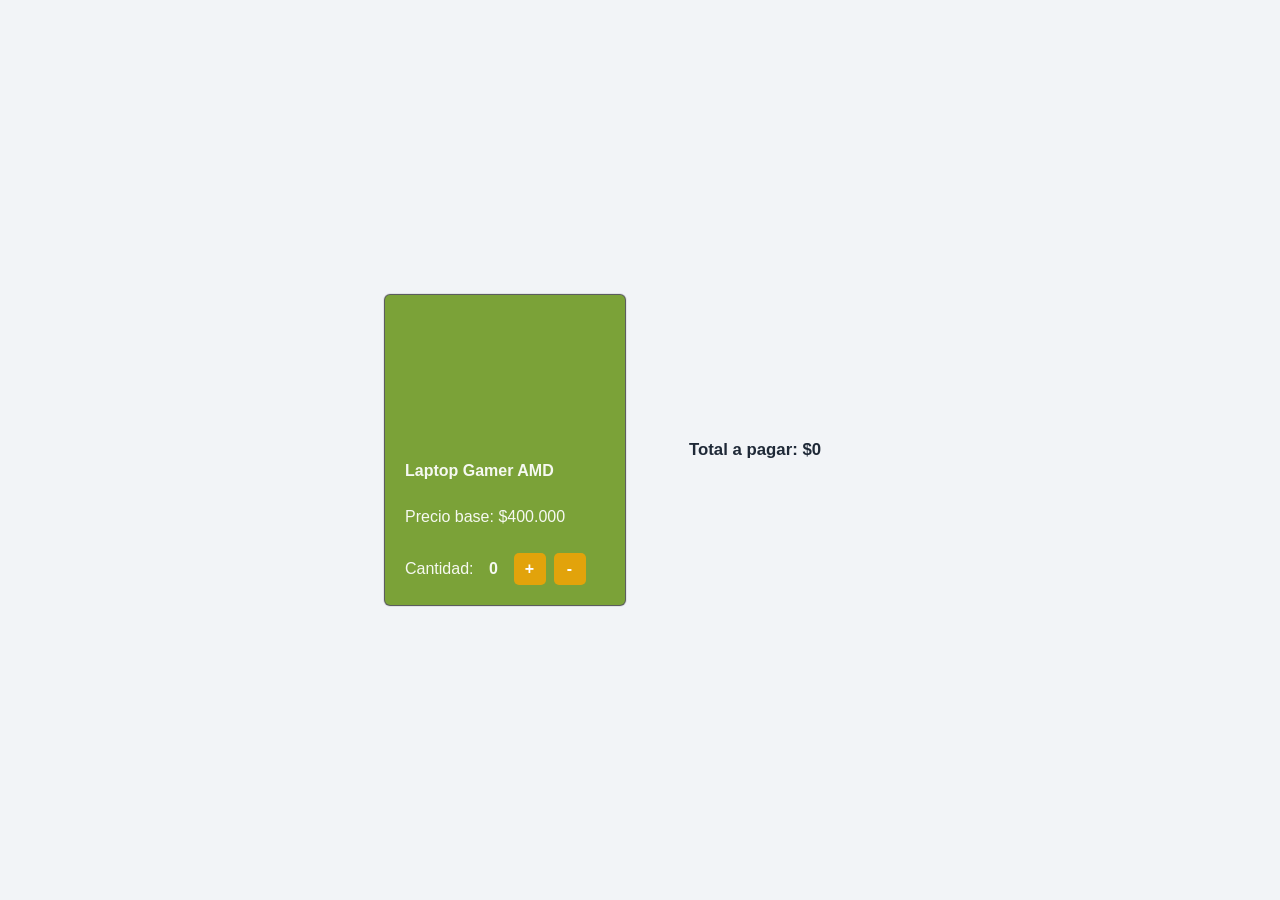
==== commit 03aefdbe: "Renombra archivos principales" ====
--- a/index.html
+++ b/index.html
@@ -1,370 +1,37 @@
-<!doctype html>
+<!DOCTYPE html>
 <html lang="es">
-  <head>
-    <meta charset="utf-8">
-    <meta name="viewport" content="width=device-width, initial-scale=1">
-    <meta name="description" content="Curriculum vitae de Cesar Eduardo Ormeno Contreras, Project Manager especializado en Healthcare IT e interoperabilidad clinica.">
-    <title>CV | Cesar Ormeno</title>
-    <link rel="stylesheet" href="assets/css/styles.css">
-  </head>
-  <body>
-    <nav class="site-nav app-sidebar">
-      <div class="container">
-        <a class="site-brand" href="#inicio">
-          <span class="logo-mark">CO</span>
-          <span>Cesar Ormeno</span>
-        </a>
-        <input class="nav-toggle" type="checkbox" id="navToggle" aria-label="Abrir menu de navegacion">
-        <label class="nav-toggle-label" for="navToggle" aria-hidden="true">
-          <span></span>
-          <span></span>
-          <span></span>
-        </label>
-        <ul class="nav-list" id="menuPrincipal">
-          <li><a class="nav-link" href="#inicio">Inicio</a></li>
-          <li><a class="nav-link" href="#galeria">Galeria principal</a></li>
-          <li><a class="nav-link" href="#resumen">Resumen</a></li>
-          <li><a class="nav-link" href="#competencias">Competencias</a></li>
-          <li><a class="nav-link" href="#resultados">Resultados</a></li>
-          <li><a class="nav-link" href="#experiencia">Experiencia</a></li>
-          <li><a class="nav-link" href="#proyectos">Proyectos</a></li>
-          <li><a class="nav-link nav-portfolio" href="#portafolio">Portafolio</a></li>
-          <li><a class="nav-link" href="#educacion">Educacion</a></li>
-          <li><a class="nav-link" href="#contacto">Contacto</a></li>
-        </ul>
-      </div>
-    </nav>
 
-    <header id="inicio" class="hero">
-      <div class="container">
-        <div class="hero-grid">
-          <div class="hero-copy">
-            <p class="eyebrow">Project Manager | Healthcare IT</p>
-            <h1>Cesar Eduardo Ormeno Contreras</h1>
-            <p class="hero-lead">Especialista en interoperabilidad clinica, implementacion de soluciones digitales y gestion end-to-end de proyectos en entornos hospitalarios complejos.</p>
-            <div class="hero-actions">
-              <a class="button button-primary button-large" href="#galeria">Ver galeria</a>
-              <a class="button button-outline-light button-large" href="#contacto">Contactar</a>
+<head>
+    <meta charset="UTF-8">
+    <meta http-equiv="X-UA-Compatible" content="IE=edge">
+    <meta name="viewport" content="width=device-width, initial-scale=1.0">
+    <title>Desafio 1 - Calculando el total</title>
+    <link rel="stylesheet" href="estilos.css">
+</head>
+
+<body>
+    <main class="contenedor">
+        <section class="producto">
+            <div class="card">
+                <div class="img-card"></div>
+                <h6>Laptop Gamer AMD</h6>
+                <p>Precio base: $<span class="precio-inicial"></span></p>
+
+                <p class="cantidad-producto">
+                    Cantidad:
+                    <span class="cantidad">0</span>
+                    <button onclick="sumarProducto()" aria-label="Aumentar cantidad">+</button>
+                    <button onclick="restarProducto()" aria-label="Disminuir cantidad">-</button>
+                </p>
             </div>
-          </div>
-          <div class="hero-media">
-            <img class="profile-photo" src="assets/img/cesar-ormeno.jpg" alt="Retrato de Cesar Ormeno">
-          </div>
+        </section>
+
+        <div class="total-section">
+            <p>Total a pagar: $<span class="valor-total"></span></p>
         </div>
-      </div>
-    </header>
-
-    <main>
-      <section id="galeria" class="section gallery-section">
-        <div class="container">
-          <div class="section-heading">
-            <p class="eyebrow">Galeria principal</p>
-            <h2>Proyectos visuales</h2>
-            <p class="section-lead">Las imagenes se presentan inicialmente en blanco y negro; al pasar el cursor recuperan color, escala y movimiento para destacar cada proyecto.</p>
-          </div>
-          <div class="gallery-grid">
-            <article class="gallery-item gallery-item-wide" tabindex="0">
-              <img src="assets/img/landing-css.jpg" alt="Landing turistica desarrollada con HTML y CSS">
-              <div class="gallery-caption">
-                <span>CSS</span>
-                <h3>Landing turistica</h3>
-              </div>
-            </article>
-            <article class="gallery-item" tabindex="0">
-              <img src="assets/img/landing-cupon.jpg" alt="Landing de cupones y ofertas">
-              <div class="gallery-caption">
-                <span>HTML</span>
-                <h3>Cupones</h3>
-              </div>
-            </article>
-            <article class="gallery-item" tabindex="0">
-              <img src="assets/img/flexbox-iguana.jpg" alt="Proyecto visual de iguanas con Flexbox">
-              <div class="gallery-caption">
-                <span>Flexbox</span>
-                <h3>Iguana page</h3>
-              </div>
-            </article>
-          </div>
-        </div>
-      </section>
-
-      <section id="resumen" class="section">
-        <div class="container">
-          <div class="section-heading">
-            <p class="eyebrow">Perfil profesional</p>
-            <h2>Resumen</h2>
-          </div>
-          <div class="card feature-card">
-            <div class="card-body">
-              <p>Project Manager de TI y Salud Digital con mas de 15 anos de experiencia liderando implementaciones, interoperabilidad clinica y despliegues de soluciones en entornos hospitalarios complejos.</p>
-              <p class="no-margin">Experiencia en gestion end-to-end de proyectos, coordinacion de stakeholders clinicos y tecnologicos, levantamiento de requerimientos, validacion funcional, go-live y estabilizacion post implementacion.</p>
-            </div>
-          </div>
-        </div>
-      </section>
-
-      <section id="competencias" class="section section-muted">
-        <div class="container">
-          <div class="section-heading">
-            <p class="eyebrow">Herramientas y enfoque</p>
-            <h2>Competencias claves</h2>
-          </div>
-          <div class="card-grid grid-four">
-            <div>
-              <article class="card skill-card">
-                <div class="card-body">
-                  <h3>Gestion de proyectos</h3>
-                  <p>PMO, cronogramas, riesgos, alcance, stakeholders, SLA, KPI, JIRA, MS Project, Planner, Scrum y Kanban.</p>
-                </div>
-              </article>
-            </div>
-            <div>
-              <article class="card skill-card">
-                <div class="card-body">
-                  <h3>Healthcare IT</h3>
-                  <p>HL7 v2.x, FHIR R4, DICOM, HIS, LIS, RIS, PACS, dispositivos medicos y workflows clinicos.</p>
-                </div>
-              </article>
-            </div>
-            <div>
-              <article class="card skill-card">
-                <div class="card-body">
-                  <h3>Implementacion</h3>
-                  <p>Levantamiento funcional, documentacion, pruebas, gestion del cambio, capacitacion, go-live y soporte.</p>
-                </div>
-              </article>
-            </div>
-            <div>
-              <article class="card skill-card">
-                <div class="card-body">
-                  <h3>Comunicacion</h3>
-                  <p>Coordinacion cliente-proveedor, preventa tecnica, demos, presentaciones ejecutivas y manejo de incidentes.</p>
-                </div>
-              </article>
-            </div>
-          </div>
-        </div>
-      </section>
-
-      <section id="resultados" class="section">
-        <div class="container">
-          <div class="section-heading">
-            <p class="eyebrow">Impacto medible</p>
-            <h2>Resultados destacados</h2>
-          </div>
-          <div class="card-grid grid-four">
-            <div><div class="card metric-card"><span>15+</span><p>integraciones HL7 v2.x disenadas, levantadas o validadas.</p></div></div>
-            <div><div class="card metric-card"><span>43</span><p>sistemas PACS coordinados, instalados y puestos en marcha.</p></div></div>
-            <div><div class="card metric-card"><span>120+</span><p>usuarios clinicos impactados en proyectos recientes.</p></div></div>
-            <div><div class="card metric-card"><span>700k+</span><p>usuarios del sector publico impactados por RIS/PACS.</p></div></div>
-          </div>
-        </div>
-      </section>
-
-      <section id="experiencia" class="section section-muted">
-        <div class="container">
-          <div class="section-heading">
-            <p class="eyebrow">Trayectoria</p>
-            <h2>Experiencia profesional</h2>
-          </div>
-          <div class="card-grid grid-three">
-            <div>
-              <article class="card experience-card">
-                <div class="card-body">
-                  <p class="date">Ene 2018 - Actualidad</p>
-                  <h3>B. Braun Medical</h3>
-                  <h4>IT Project Manager | Ingeniero Especialista en Sistemas Clinicos</h4>
-                  <p>Liderazgo de proyectos end-to-end para soluciones clinicas digitales, interoperabilidad, validacion funcional, salida a produccion y estabilizacion post go-live.</p>
-                </div>
-              </article>
-            </div>
-            <div>
-              <article class="card experience-card">
-                <div class="card-body">
-                  <p class="date">Oct 2014 - Dic 2017</p>
-                  <h3>Ultramed</h3>
-                  <h4>Ingeniero de Soporte e Implementacion de Equipos Medicos</h4>
-                  <p>Instalacion, mantenimiento, reparacion e implementacion de sistemas PACS, con pruebas funcionales y capacitacion de usuarios clinicos y tecnicos.</p>
-                </div>
-              </article>
-            </div>
-            <div>
-              <article class="card experience-card">
-                <div class="card-body">
-                  <p class="date">May 2007 - Sep 2014</p>
-                  <h3>Tecnoimagen</h3>
-                  <h4>Ingeniero Senior y Lider de Soporte RIS/PACS</h4>
-                  <p>Soporte senior e implementacion nacional de soluciones RIS/PACS, incluyendo PACS SYNAPSE de FUJIFILM para salud publica y privada.</p>
-                </div>
-              </article>
-            </div>
-          </div>
-        </div>
-      </section>
-
-      <section id="proyectos" class="section">
-        <div class="container">
-          <div class="section-heading">
-            <p class="eyebrow">Casos relevantes</p>
-            <h2>Proyectos de alto impacto</h2>
-          </div>
-          <div class="card-grid grid-three">
-            <div>
-              <article class="card project-card">
-                <div class="card-body">
-                  <h3>FALP</h3>
-                  <p>Sistema de administracion segura y trazabilidad de quimioterapia, con modelamiento de procesos oncologicos, integraciones HL7 y validacion clinica.</p>
-                </div>
-              </article>
-            </div>
-            <div>
-              <article class="card project-card">
-                <div class="card-body">
-                  <h3>BUPA Chile</h3>
-                  <p>Monitoreo y trazabilidad de terapias de infusion, coordinando equipos clinicos y TI para mejorar visibilidad operativa.</p>
-                </div>
-              </article>
-            </div>
-            <div>
-              <article class="card project-card">
-                <div class="card-body">
-                  <h3>Clinica Alemana</h3>
-                  <p>Implementacion de monitoreo centralizado de bombas de infusion en areas criticas para continuidad operativa y seguridad del paciente.</p>
-                </div>
-              </article>
-            </div>
-            <div>
-              <article class="card project-card">
-                <div class="card-body">
-                  <h3>SSMN</h3>
-                  <p>Dimensionamiento, implementacion y puesta en marcha de RIS/PACS en hospitales de la red publica metropolitana norte.</p>
-                </div>
-              </article>
-            </div>
-            <div>
-              <article class="card project-card">
-                <div class="card-body">
-                  <h3>Hospital de Curico</h3>
-                  <p>Levantamiento y modelamiento de procesos para el primer sistema de quimioterapia del sector publico chileno.</p>
-                </div>
-              </article>
-            </div>
-            <div>
-              <article class="card project-card">
-                <div class="card-body">
-                  <h3>MINSAL</h3>
-                  <p>Implementacion y capacitacion de mas de 40 sistemas PACS en un proyecto nacional de telemedicina.</p>
-                </div>
-              </article>
-            </div>
-          </div>
-        </div>
-      </section>
-
-      <section id="educacion" class="section section-muted">
-        <div class="container">
-          <div class="section-heading">
-            <p class="eyebrow">Formacion</p>
-            <h2>Educacion y certificaciones</h2>
-          </div>
-          <div class="card feature-card">
-            <div class="card-body">
-              <div class="education-grid">
-                <div><p><strong>Ingenieria Electronica</strong><br>Universidad Tecnica Federico Santa Maria, 2007</p></div>
-                <div><p><strong>Professional Scrum Master I</strong><br>Scrum.org, 2026</p></div>
-                <div><p><strong>Certificacion HL7 FHIR</strong><br>CENS, 2025</p></div>
-                <div><p><strong>Programa de Desarrollo Ejecutivo</strong><br>Universidad Adolfo Ibanez, 2023</p></div>
-                <div><p><strong>Curso Experiencia de Servicio</strong><br>Universidad Adolfo Ibanez, 2025</p></div>
-                <div><p><strong>LPIC-1</strong><br>Linux Professional Institute Certification</p></div>
-              </div>
-            </div>
-          </div>
-        </div>
-      </section>
-
-      <section id="portafolio" class="section">
-        <div class="container">
-          <div class="section-heading">
-            <p class="eyebrow">GitHub</p>
-            <h2>Portafolio de proyectos</h2>
-          </div>
-          <div class="card-grid grid-three portfolio-grid">
-            <div>
-              <article class="card portfolio-card">
-                <img src="assets/img/landing-css.jpg" class="portfolio-image" alt="Vista referencial de Torres del Paine para landing_bootstrap">
-                <div class="card-body">
-                  <span class="repo-language">HTML + CSS</span>
-                  <h3>landing_bootstrap</h3>
-                  <p>Landing page turistica enfocada en estructura responsive, contenido visual y estilos personalizados.</p>
-                  <a class="button button-primary" href="https://github.com/cesarscl/landing_bootstrap" target="_blank" rel="noopener">Ver repositorio</a>
-                </div>
-              </article>
-            </div>
-            <div>
-              <article class="card portfolio-card">
-                <img src="assets/img/landing-cupon.jpg" class="portfolio-image" alt="Vista referencial de plato para landing_cupon">
-                <div class="card-body">
-                  <span class="repo-language">HTML</span>
-                  <h3>landing_cupon</h3>
-                  <p>Proyecto tipo landing inspirado en cupones, con foco en maquetacion, cards y presentacion de ofertas.</p>
-                  <a class="button button-primary" href="https://github.com/cesarscl/landing_cupon" target="_blank" rel="noopener">Ver repositorio</a>
-                </div>
-              </article>
-            </div>
-            <div>
-              <article class="card portfolio-card">
-                <img src="assets/img/flexbox-iguana.jpg" class="portfolio-image" alt="Vista referencial de iguana para flexbox_iguana">
-                <div class="card-body">
-                  <span class="repo-language">HTML + CSS</span>
-                  <h3>flexbox_iguana</h3>
-                  <p>Pagina construida con Flexbox para practicar layout, distribucion visual y adaptacion de contenido.</p>
-                  <a class="button button-primary" href="https://github.com/cesarscl/flexbox_iguana" target="_blank" rel="noopener">Ver repositorio</a>
-                </div>
-              </article>
-            </div>
-          </div>
-        </div>
-      </section>
-
-      <section id="contacto" class="section contact-section">
-        <div class="container">
-          <div class="card contact-card">
-            <div class="card-body">
-              <div>
-                <p class="eyebrow">Contacto</p>
-                <h2>Disponible para nuevos desafios</h2>
-                <p>Chile | Ingles B2 | Español nativo</p>
-              </div>
-              <div class="contact-links">
-                <a href="mailto:cesar.eoc@gmail.com">cesar.eoc@gmail.com</a>
-                <a href="tel:+56977299542">+56 9 7729 9542</a>
-                <a href="https://www.linkedin.com/in/cesar-ormeno-contreras-40868240" target="_blank" rel="noopener">LinkedIn</a>
-                <a href="https://github.com/cesarscl" target="_blank" rel="noopener">GitHub</a>
-              </div>
-            </div>
-          </div>
-        </div>
-      </section>
     </main>
 
-    <footer>
-      <div class="container footer-grid">
-        <div>
-          <a class="footer-brand" href="#inicio">
-            <span class="logo-mark">CO</span>
-            <span>Cesar Ormeno</span>
-          </a>
-          <p>© 2026 Cesar Ormeno Contreras - Curriculum Vitae</p>
-        </div>
-        <div class="footer-contact">
-          <a href="mailto:cesar.eoc@gmail.com">cesar.eoc@gmail.com</a>
-          <a href="tel:+56977299542">+56 9 7729 9542</a>
-        </div>
-        <div class="footer-social">
-          <a href="https://www.linkedin.com/in/cesar-ormeno-contreras-40868240" target="_blank" rel="noopener">LinkedIn</a>
-          <a href="https://github.com/cesarscl" target="_blank" rel="noopener">GitHub</a>
-        </div>
-      </div>
-    </footer>
-  </body>
+    <script src="script.js"></script>
+</body>
+
 </html>
--- a/estilos.css
+++ b/estilos.css
@@ -0,0 +1,131 @@
+* {
+    box-sizing: border-box;
+    margin: 0;
+    padding: 0;
+}
+
+body {
+    min-height: 100vh;
+    display: flex;
+    justify-content: center;
+    align-items: center;
+    background: #f2f4f7;
+    font-family: sans-serif;
+    padding: 24px;
+}
+
+.contenedor {
+    display: flex;
+    align-items: center;
+    justify-content: center;
+    gap: 28px;
+    width: min(100%, 560px);
+}
+
+.card {
+    color: rgba(255, 255, 255, 0.931);
+    width: 220px;
+    min-height: 310px;
+    border-radius: 5px;
+    box-shadow: 0px 0px 1px 1px rgba(0, 0, 0, 0.692);
+    background: #7ba238;
+    padding: 20px;
+    display: flex;
+    flex-direction: column;
+    justify-content: space-between;
+}
+
+.card .img-card {
+    height: 120px;
+    background-image: url("https://www.amd.com/system/files/2020-05/461767_MSI_Bravo_17_AMD_laptop_1260x709_0.png");
+    background-size: contain;
+    background-repeat: no-repeat;
+    background-position: center;
+}
+
+.card h6 {
+    font-size: 1rem;
+}
+
+.cantidad-producto {
+    display: flex;
+    align-items: center;
+    gap: 8px;
+    flex-wrap: wrap;
+}
+
+.cantidad {
+    min-width: 24px;
+    text-align: center;
+    font-weight: 700;
+}
+
+.card button {
+    background: #e2a30b;
+    color: white;
+    border: none;
+    border-radius: 5px;
+    width: 32px;
+    height: 32px;
+    font-size: 1rem;
+    font-weight: 700;
+    cursor: pointer;
+}
+
+.card button:hover {
+    background: #c78d06;
+}
+
+.total-section {
+    width: 230px;
+    padding: 24px;
+    color: #1f2937;
+    font-size: 1.05rem;
+    font-weight: 700;
+}
+
+.total-section .color {
+    display: flex;
+}
+
+.total-section .color div {
+    margin-left: 10px;
+    width: 20px;
+    height: 20px;
+    background-color: black;
+    border-radius: 50%;
+    border: solid 1px;
+}
+
+@media (max-width: 600px) {
+    body {
+        align-items: flex-start;
+        padding: 18px;
+    }
+
+    .contenedor {
+        flex-direction: column;
+        gap: 18px;
+    }
+
+    .card,
+    .total-section {
+        width: min(100%, 320px);
+    }
+
+    .total-section {
+        padding: 0;
+        text-align: center;
+    }
+}
+
+@media (min-width: 900px) {
+    .contenedor {
+        width: 640px;
+        gap: 40px;
+    }
+
+    .card {
+        width: 240px;
+    }
+}
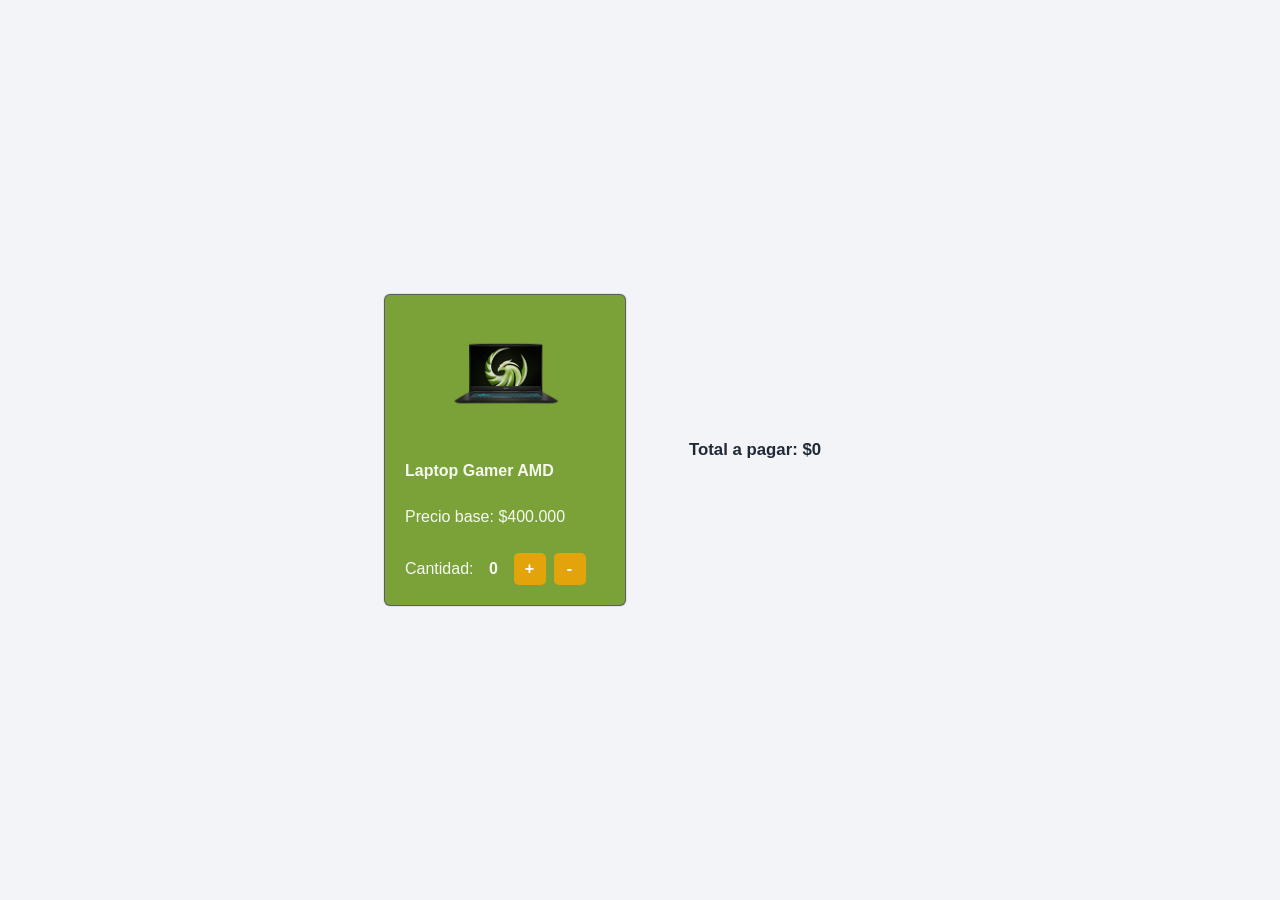
==== commit 994f6fe1: "Muestra imagen del producto como elemento img" ====
--- a/index.html
+++ b/index.html
@@ -13,7 +13,7 @@
     <main class="contenedor">
         <section class="producto">
             <div class="card">
-                <div class="img-card"></div>
+                <img class="img-card" src="assets/laptop-gamer.png" alt="Laptop Gamer AMD">
                 <h6>Laptop Gamer AMD</h6>
                 <p>Precio base: $<span class="precio-inicial"></span></p>
 
--- a/estilos.css
+++ b/estilos.css
@@ -35,12 +35,12 @@
     justify-content: space-between;
 }
 
-.card .img-card {
+.img-card {
+    display: block;
+    width: 140px;
     height: 120px;
-    background-image: url("https://www.amd.com/system/files/2020-05/461767_MSI_Bravo_17_AMD_laptop_1260x709_0.png");
-    background-size: contain;
-    background-repeat: no-repeat;
-    background-position: center;
+    object-fit: contain;
+    margin: 0 auto;
 }
 
 .card h6 {
